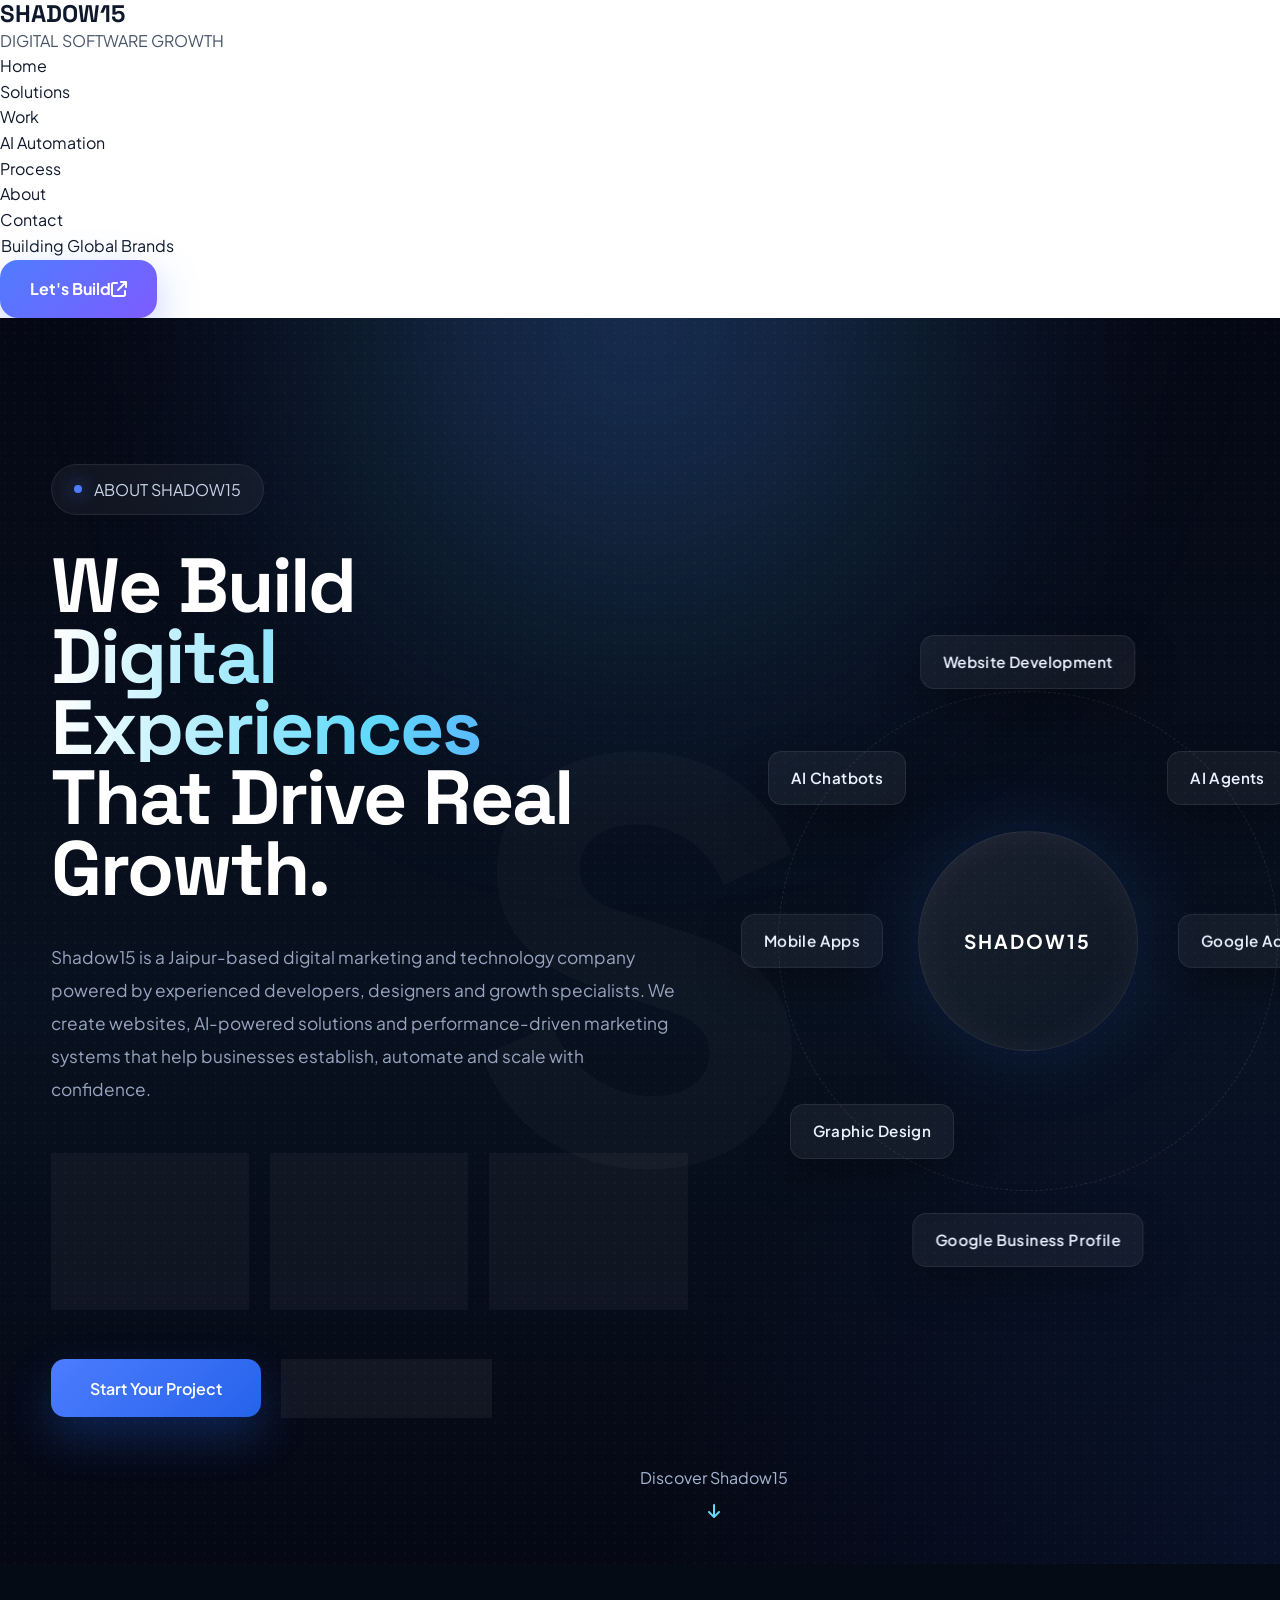
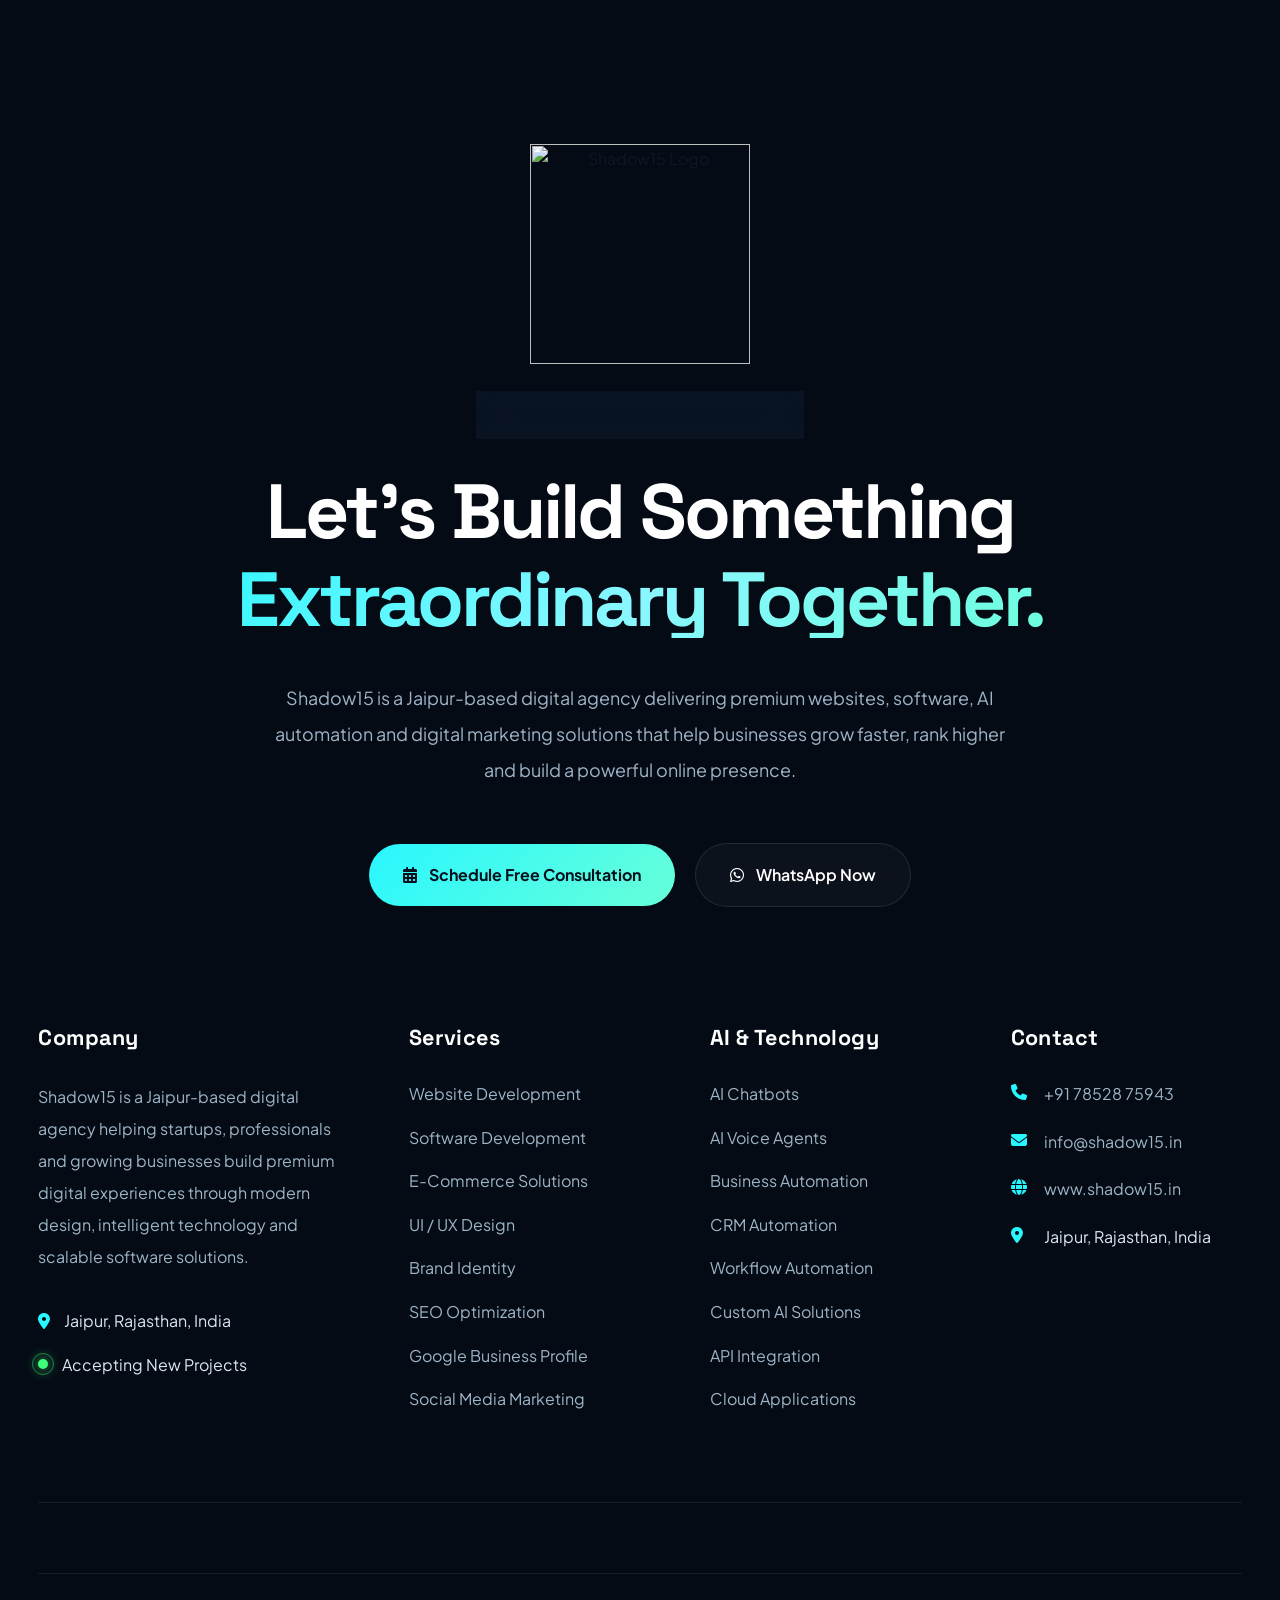
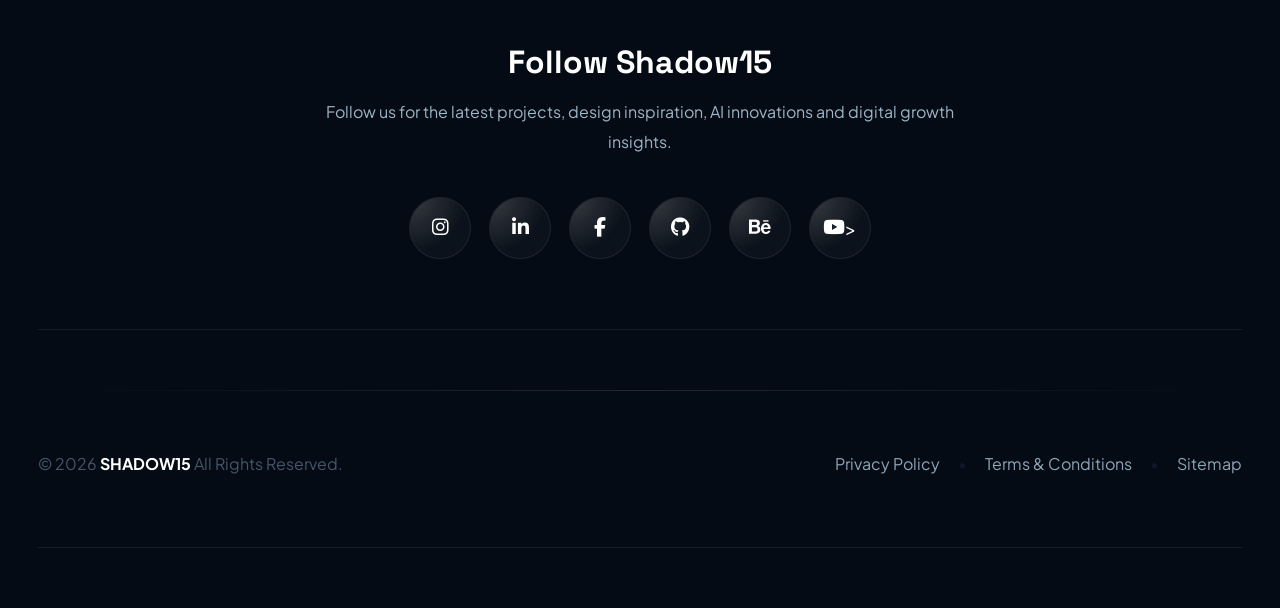
==== about.html @ f7a59ab8 "navbar design updated" ====
<html lang="en">
<head>
    <meta charset="UTF-8">
    <meta name="viewport" content="width=device-width, initial-scale=1.0">
    <title>Document</title>


 <!--==================================================
                    BASIC META TAGS
    ===================================================-->

    <meta charset="UTF-8">
    <meta http-equiv="X-UA-Compatible" content="IE=edge">

    <meta name="viewport"
          content="width=device-width, initial-scale=1.0">

    <meta name="theme-color"
          content="#00E7D4">

    <meta name="robots"
          content="index, follow">

    <meta name="author"
          content="Shadow15">

    <meta name="language"
          content="English">

    <meta name="revisit-after"
          content="7 days">

    <!--==================================================
                        TITLE
    ===================================================-->

    <title>
        Shadow15 | Premium Digital Marketing Agency in Jaipur | Web Development • SEO • AI Solutions
    </title>

    <!--==================================================
                    META DESCRIPTION
    ===================================================-->

    <meta name="description"
          content="Shadow15 is a premium digital marketing agency in Jaipur providing website development, SEO, AI solutions, Google Ads, Meta Ads, Local SEO, branding, app development and business automation for businesses worldwide.">

    <!--==================================================
                    KEYWORDS
    ===================================================-->

    <meta name="keywords"
          content="
Digital Marketing Agency Jaipur,
Best Digital Marketing Agency Jaipur,
Website Development Company Jaipur,
Web Design Agency India,
SEO Company Jaipur,
Local SEO Services,
Google Ads Agency,
Meta Ads Agency,
AI Automation Company,
AI Agents,
Business Website Development,
Graphic Design,
Social Media Marketing,
Software Development,
Shadow15
">

    <!--==================================================
                    CANONICAL
    ===================================================-->

    <link rel="canonical"
          href="https://shadow15.in/">

    <!--==================================================
                    OPEN GRAPH
    ===================================================-->

    <meta property="og:type"
          content="website">

    <meta property="og:title"
          content="Shadow15 | Digital • Software • Growth">

    <meta property="og:description"
          content="Helping businesses grow through premium web development, SEO, AI solutions, branding and digital marketing.">

    <meta property="og:url"
          content="https://shadow15.in/">

    <meta property="og:site_name"
          content="Shadow15">

    <meta property="og:image"
          content="assets/images/logo/og-image.jpg">

    <!--==================================================
                    TWITTER CARD
    ===================================================-->

    <meta name="twitter:card"
          content="summary_large_image">

    <meta name="twitter:title"
          content="Shadow15 | Premium Digital Agency">

    <meta name="twitter:description"
          content="Digital • Software • Growth">

    <meta name="twitter:image"
          content="assets/images/logo/og-image.jpg">

    <!--==================================================
                        FAVICON
    ===================================================-->

    <link rel="icon"
          href="assets/images/logo/favicon.png"
          type="image/png">

    <!--==================================================
                        GOOGLE FONTS
    ===================================================-->

    <link rel="preconnect"
          href="https://fonts.googleapis.com">

    <link rel="preconnect"
          href="https://fonts.gstatic.com"
          crossorigin>

    <link href="https://fonts.googleapis.com/css2?family=Plus+Jakarta+Sans:wght@300;400;500;600;700;800&family=Space+Grotesk:wght@300;400;500;600;700&display=swap"
          rel="stylesheet">

    <!--==================================================
                    FONT AWESOME
    ===================================================-->

    <link rel="stylesheet"
          href="https://cdnjs.cloudflare.com/ajax/libs/font-awesome/6.7.2/css/all.min.css">

    <!--==================================================
                        SWIPER CSS
    ===================================================-->

    <link rel="stylesheet"
          href="https://cdn.jsdelivr.net/npm/swiper@11/swiper-bundle.min.css">

    <!--==================================================
                    MAIN STYLESHEET
    ===================================================-->

    <link rel="stylesheet"href="css/style.css">
          


</head>
<body>
    
 <!--==========================================
                PREMIUM LOADER
===========================================-->
<!-- 
<div class="loader">

    <div class="loader-noise"></div>

    <div class="loader-content"> -->

        <!-- <img src="image/Shadow15 Logo.jpeg"
             alt="Shadow15 Logo"
             class="loader-logo"> -->

        <!-- <h1 class="loader-title">

            SHADOW<span>15</span>

        </h1>

        <p class="loader-tagline">

            Digital • Software • Growth

        </p>

        <div class="loader-progress">

            <span></span>

        </div>

        <div class="loader-bottom">

            <small>Initializing Experience</small>

            <div class="loader-percent">0%</div>

        </div>

    </div>

</div> -->
    <!--==========================================
            CUSTOM CURSOR
    ===========================================-->

    <div class="cursor"></div>

    <!--==========================================
        SCROLL PROGRESS
    ===========================================-->

    <div class="scroll-progress"></div>


     <!--==================================================
                SHADOW15 NAVBAR
===================================================-->

<!--==================================================
                SHADOW15 PREMIUM NAVBAR
===================================================-->

<header class="s15-navbar" id="navbar">

    <div class="s15-navbar-container">

        <!--==================================
                    BRAND
        ===================================-->

        <a href="#hero" class="s15-brand" aria-label="Shadow15 Home">

            <div class="s15-brand-text">

                <h2 class="s15-logo">

                    SHADOW<span>15</span>

                </h2>

                <p class="s15-tagline">

                    <span>DIGITAL</span>

                    <span class="tag-dot"></span>

                    <span>SOFTWARE</span>

                    <span class="tag-dot"></span>

                    <span>GROWTH</span>

                </p>

            </div>

        </a>

        <!--==================================
                    NAVIGATION
        ===================================-->

        <nav class="s15-nav" aria-label="Primary Navigation">

            <ul>

                <li>

                    <a href="#hero"
                       class="s15-nav-link active">

                        Home

                    </a>

                </li>

                <li>

                    <a href="#services"
                       class="s15-nav-link">

                        Solutions

                    </a>

                </li>

                <li>

                    <a href="#work"
                       class="s15-nav-link">

                        Work

                    </a>

                </li>

                <li>

                    <a href="#ai"
                       class="s15-nav-link">

                        AI Automation

                    </a>

                </li>

                <li>

                    <a href="#process"
                       class="s15-nav-link">

                        Process

                    </a>

                </li>

                <li>

                    <a href="#about"
                       class="s15-nav-link">

                        About

                    </a>

                </li>

                <li>

                    <a href="#contact"
                       class="s15-nav-link">

                        Contact

                    </a>

                </li>

            </ul>

        </nav>

        <!--==================================
                    RIGHT SIDE
        ===================================-->

        <div class="s15-navbar-right">

            <!-- Status -->

            <div class="s15-status s15-glass">

                <span class="status-dot"></span>

                <span class="status-text">

                    Building Global Brands

                </span>

            </div>

            <!-- CTA -->

            <a href="#contact"

               class="s15-btn s15-btn-primary s15-cta">

                <span>

                    Let's Build

                </span>

                <i class="fa-solid fa-arrow-up-right-from-square"></i>

            </a>

        </div>

        <!--==================================
                MOBILE MENU BUTTON
        ===================================-->

        <button

            class="s15-menu-toggle"

            type="button"

            aria-label="Toggle Navigation"

            aria-expanded="false"

            aria-controls="mobile-menu">

            <span></span>

            <span></span>

        </button>

    </div>

</header>



<!--==========================================
            ABOUT HERO
===========================================-->

<section class="s15-about-hero-section">

    <!--======================================
                BACKGROUND
    =======================================-->

    <div class="s15-about-hero-background">

        <div class="s15-about-hero-grid"></div>

        <div class="s15-about-hero-aurora"></div>

        <div class="s15-about-hero-noise"></div>

        <div class="s15-about-hero-particles"></div>

        <div class="s15-about-hero-monogram">

            <span>S</span>

        </div>

    </div>

    <!--======================================
                CONTAINER
    =======================================-->

    <div class="s15-container">

        <div class="s15-about-hero-wrapper">

            <!--==================================
                    LEFT CONTENT
            ===================================-->

            <div class="s15-about-hero-content">

                <!-- Badge -->

                <div class="s15-about-hero-badge">

                    <span class="s15-about-hero-badge-dot"></span>

                    ABOUT SHADOW15

                </div>

                <!-- Heading -->

                <h1 class="s15-about-hero-title">

                    We Build

                    <span>Digital Experiences</span>

                    That Drive Real Growth.

                </h1>

                <!-- Description -->

                <p class="s15-about-hero-description">

                    Shadow15 is a Jaipur-based digital marketing and technology company powered by experienced developers, designers and growth specialists. We create websites, AI-powered solutions and performance-driven marketing systems that help businesses establish, automate and scale with confidence.

                </p>

                <!-- Highlights -->

                <div class="s15-about-hero-highlights">

                    <div class="s15-about-hero-highlight-card">

                        <strong>

                            4+

                        </strong>

                        <span>

                            Years of Industry Experience

                        </span>

                    </div>

                    <div class="s15-about-hero-highlight-card">

                        <strong>

                            Jaipur

                        </strong>

                        <span>

                            Rajasthan, India

                        </span>

                    </div>

                    <div class="s15-about-hero-highlight-card">

                        <strong>

                            360°

                        </strong>

                        <span>

                            Digital Growth Solutions

                        </span>

                    </div>

                </div>

                <!-- CTA -->

                <div class="s15-about-hero-actions">

                    <a href="#contact"

                        class="s15-about-hero-btn-primary">

                        Start Your Project

                    </a>

                    <a href="work.html"

                        class="s15-about-hero-btn-secondary">

                        View Our Work

                    </a>

                </div>

            </div>

            <!--==================================
                    RIGHT VISUAL
            ===================================-->

            <div class="s15-about-hero-visual">

                <div class="s15-about-hero-core">

                    <span>

                        SHADOW15

                    </span>

                </div>

                <div class="s15-about-hero-service-card hero-card-web">

                    Website Development

                </div>

                <div class="s15-about-hero-service-card hero-card-ai">

                    AI Agents

                </div>

                <div class="s15-about-hero-service-card hero-card-ads">

                    Google Ads

                </div>

                <div class="s15-about-hero-service-card hero-card-seo">

                    SEO

                </div>

                <div class="s15-about-hero-service-card hero-card-gbp">

                    Google Business Profile

                </div>

                <div class="s15-about-hero-service-card hero-card-design">

                    Graphic Design

                </div>

                <div class="s15-about-hero-service-card hero-card-app">

                    Mobile Apps

                </div>

                <div class="s15-about-hero-service-card hero-card-chatbot">

                    AI Chatbots

                </div>

                <div class="s15-about-hero-orbit"></div>

                <div class="s15-about-hero-network"></div>

            </div>

        </div>

    </div>

    <!--======================================
                SCROLL
    =======================================-->

    <a href="#about-company"

        class="s15-about-hero-scroll">

        <span>

            Discover Shadow15

        </span>

        <i class="fa-solid fa-arrow-down"></i>

    </a>

</section>



       <!--==========================================================
                    FOOTER START
===========================================================-->

<footer class="footer" id="footer">

    <!--==============================
            FOOTER BACKGROUND
    ==============================-->

    <div class="footer-bg">

        <div class="footer-bg-grid"></div>

        <div class="footer-bg-gradient"></div>

        <div class="footer-bg-glow footer-bg-glow-left"></div>

        <div class="footer-bg-glow footer-bg-glow-right"></div>

        <div class="footer-bg-noise"></div>

    </div>

    <!--==============================
            FOOTER CONTAINER
    ==============================-->

    <div class="footer-container">

        <!--==============================
                FOOTER TOP
        ==============================-->

        <div class="footer-top">

            <!--==============================
                    LOGO
            ==============================-->

            <div class="footer-logo">

                <img

                    src="assets/images/logo/logo-white.webp"

                    alt="Shadow15 Logo"

                >

            </div>

            <!--==============================
                    TAGLINE
            ==============================-->

            <span class="footer-tagline">

                DIGITAL • SOFTWARE • GROWTH

            </span>

            <!--==============================
                    HEADING
            ==============================-->

            <h2 class="footer-title">

                Let's Build Something

                <span>

                    Extraordinary Together.

                </span>

            </h2>

            <!--==============================
                    DESCRIPTION
            ==============================-->

            <p class="footer-description">

                Shadow15 is a Jaipur-based digital agency delivering
                premium websites, software, AI automation and digital
                marketing solutions that help businesses grow faster,
                rank higher and build a powerful online presence.

            </p>

            <!--==============================
                    BUTTONS
            ==============================-->

            <div class="footer-buttons">

                <a

                    href="#contact"

                    class="footer-primary-btn"

                >

                    <i class="fa-solid fa-calendar-days"></i>

                    Schedule Free Consultation

                </a>

                <a

                    href="https://wa.me/917852875943"

                    target="_blank"

                    class="footer-secondary-btn"

                >

                    <i class="fa-brands fa-whatsapp"></i>

                    WhatsApp Now

                </a>

            </div>

        </div>

        <!--==============================
                FOOTER MAIN
        ==============================-->

        <div class="footer-main">        <!--==============================
                COMPANY
        ==============================-->

        <div class="footer-column">

            <h3 class="footer-column-title">

                Company

            </h3>

            <p class="footer-company-description">

                Shadow15 is a Jaipur-based digital agency helping startups,
                professionals and growing businesses build premium digital
                experiences through modern design, intelligent technology
                and scalable software solutions.

            </p>

            <div class="footer-company-meta">

                <div class="footer-company-item">

                    <i class="fa-solid fa-location-dot"></i>

                    <span>

                        Jaipur, Rajasthan, India

                    </span>

                </div>

                <div class="footer-company-item">

                    <span class="footer-status-dot"></span>

                    <span>

                        Accepting New Projects

                    </span>

                </div>

            </div>

        </div>

        <!--==============================
                SERVICES
        ==============================-->

        <div class="footer-column">

            <h3 class="footer-column-title">

                Services

            </h3>

            <ul class="footer-links-list">

                <li><a href="#">Website Development</a></li>

                <li><a href="#">Software Development</a></li>

                <li><a href="#">E-Commerce Solutions</a></li>

                <li><a href="#">UI / UX Design</a></li>

                <li><a href="#">Brand Identity</a></li>

                <li><a href="#">SEO Optimization</a></li>

                <li><a href="#">Google Business Profile</a></li>

                <li><a href="#">Social Media Marketing</a></li>

            </ul>

        </div>

        <!--==============================
                AI & TECHNOLOGY
        ==============================-->

        <div class="footer-column">

            <h3 class="footer-column-title">

                AI & Technology

            </h3>

            <ul class="footer-links-list">

                <li><a href="#">AI Chatbots</a></li>

                <li><a href="#">AI Voice Agents</a></li>

                <li><a href="#">Business Automation</a></li>

                <li><a href="#">CRM Automation</a></li>

                <li><a href="#">Workflow Automation</a></li>

                <li><a href="#">Custom AI Solutions</a></li>

                <li><a href="#">API Integration</a></li>

                <li><a href="#">Cloud Applications</a></li>

            </ul>

        </div>

        <!--==============================
                CONTACT
        ==============================-->

        <div class="footer-column">

            <h3 class="footer-column-title">

                Contact

            </h3>

            <ul class="footer-contact-list">

                <li>

                    <i class="fa-solid fa-phone"></i>

                    <a href="tel:+917852875943">

                        +91 78528 75943

                    </a>

                </li>

                <li>

                    <i class="fa-solid fa-envelope"></i>

                    <a href="mailto:info@shadow15.in">

                        info@shadow15.in

                    </a>

                </li>

                <li>

                    <i class="fa-solid fa-globe"></i>

                    <a

                        href="https://shadow15.in"

                        target="_blank"

                    >

                        www.shadow15.in

                    </a>

                </li>

                <li>

                    <i class="fa-solid fa-location-dot"></i>

                    <span>

                        Jaipur, Rajasthan, India

                    </span>

                </li>

            </ul>

        </div>

    </div>

    <!--==============================
            FOOTER SOCIAL
    ==============================-->

    <div class="footer-social">        <!--==============================
                SOCIAL
        ==============================-->

        <div class="footer-social">

            <h3 class="footer-social-title">

                Follow Shadow15

            </h3>

            <p class="footer-social-description">

                Follow us for the latest projects, design inspiration,
                AI innovations and digital growth insights.

            </p>

            <div class="footer-social-icons">

                <a

                    href="#"

                    class="footer-social-link"

                    aria-label="Instagram"

                >

                    <i class="fa-brands fa-instagram"></i>

                </a>

                <a

                    href="#"

                    class="footer-social-link"

                    aria-label="LinkedIn"

                >

                    <i class="fa-brands fa-linkedin-in"></i>

                </a>

                <a

                    href="#"

                    class="footer-social-link"

                    aria-label="Facebook"

                >

                    <i class="fa-brands fa-facebook-f"></i>

                </a>

                <a

                    href="#"

                    class="footer-social-link"

                    aria-label="GitHub"

                >

                    <i class="fa-brands fa-github"></i>

                </a>

                <a

                    href="#"

                    class="footer-social-link"

                    aria-label="Behance"

                >

                    <i class="fa-brands fa-behance"></i>

                </a>

                <a

                    href="#"

                    class="footer-social-link"

                    aria-label="YouTube"

                >

                    <i class="fa-brands fa-youtube"></i>

                >

                </a>

            </div>

        </div>

        <!--==============================
                DIVIDER
        ==============================-->

        <div class="footer-divider"></div>

        <!--==============================
                FOOTER BOTTOM
        ==============================-->

        <div class="footer-bottom">

            <div class="footer-copyright">

                <p>

                    © 2026

                    <strong>

                        SHADOW15

                    </strong>

                    All Rights Reserved.

                </p>

            </div>

            <div class="footer-policy">

                <a href="#">

                    Privacy Policy

                </a>

                <span>

                    •

                </span>

                <a href="#">

                    Terms & Conditions

                </a>

                <span>

                    •

                </span>

                <a href="#">

                    Sitemap

                </a>

            </div>

        </div>

    </div>

</footer>

<!--==========================================================
                    FOOTER END
===========================================================-->
<script src="https://cdnjs.cloudflare.com/ajax/libs/gsap/3.13.0/gsap.min.js"></script>

<script src="https://cdnjs.cloudflare.com/ajax/libs/gsap/3.13.0/ScrollTrigger.min.js"></script>

<script src="js/solutions.js"></script>

<script src="js/solutions-process/solutions-process.js"></script>

<script src="js/solution-why.js"></script>

<script src="js/solutions-projects.js"></script>

<script src="js/solutions-cta.js"></script>

<script src="css/Work page/hero section/hero.js"></script>

<script src="css/Work page/projects/projects.js"></script>

<script src="css/Work page/case study/case-study.js"></script>


<script src="css/Work page/technology/technology.js"></script>


<script src="css/ai-automation/hero/hero.js"></script>

<script src="css/ai-automation/capabilities/capabilities.js"></script>


<script src="css/ai-automation/automation-journey/journey.js"></script>


</body>
</html>
---- css/style.css ----
/*==========================================================
    SHADOW15 OFFICIAL WEBSITE
    MASTER STYLESHEET
    Version : 1.0
    Author : Shadow15
==========================================================*/


/*==========================================================
    01. SETTINGS
==========================================================*/

@import url("./01-settings/variables.css");
@import url("./01-settings/colors.css");
@import url("./01-settings/typography.css");


/*==========================================================
    02. BASE
==========================================================*/

@import url("./02-base/reset.css");
@import url("./02-base/base.css");
@import url("./02-base/utilities.css");


/*==========================================================
    03. LAYOUT
==========================================================*/

@import url("./03-layout/container.css");
@import url("./03-layout/grid.css");
@import url("./03-layout/sections.css");


/*==========================================================
    04. COMPONENTS
==========================================================*/

@import url("./04-components/loader.css");
@import url("./04-components/navbar.css");
@import url("./04-components/buttons.css");
@import url("./04-components/cards.css");
@import url("./04-components/footer.css");


/*==========================================================
    05. SECTIONS
==========================================================*/

@import url("./05-sections/hero.css");
@import url("./05-sections/about.css");
@import url("./05-sections/stats.css");
@import url("./05-sections/services.css");
@import url("./05-sections/ai.css");
/* @import url("./05-sections/industries.css"); */
@import url("./05-sections/process.css");
@import url("./05-sections/portfolio.css");
@import url("./05-sections/testimonials.css");
@import url("./05-sections/pricing.css");
@import url("./05-sections/faq.css");
@import url("./05-sections/contact.css");
@import url("./05-sections/trusted.css");


/*==========================================================
    06. EFFECTS
==========================================================*/

@import url("./06-effects/cursor.css");
@import url("./06-effects/animations.css");
@import url("./06-effects/gradients.css");


/*==========================================================
    07. RESPONSIVE
==========================================================*/

@import url("./responsive.css");





/* Industries */

@import url("./05-sections/industries/01-background.css");
@import url("./05-sections/industries/02-heading.css");
@import url("./05-sections/industries/03-grid.css");
@import url("./05-sections/industries/04-card.css");
@import url("./05-sections/industries/05-engine.css");
@import url("./05-sections/industries/06-cta.css");
@import url("./05-sections/industries/07-animation.css");
@import url("./05-sections/industries/08-responsive.css");




/*==========================================================
                    PROCESS
==========================================================*/

@import url("./05-sections/process/01-background.css");

@import url("./05-sections/process/02-heading.css");

@import url("./05-sections/process/03-timeline.css");

@import url("./05-sections/process/04-panel.css");

@import url("./05-sections/process/05-cta.css");

@import url("./05-sections/process/06-animation.css");

@import url("./05-sections/process/07-responsive.css");



/*==========================================================
                    PORTFOLIO
==========================================================*/

@import url("./05-sections/portfolio/01-background.css");

@import url("./05-sections/portfolio/02-heading.css");

@import url("./05-sections/portfolio/03-showcase.css");

@import url("./05-sections/portfolio/04-sidebar.css");

@import url("./05-sections/portfolio/05-stats.css");

@import url("./05-sections/portfolio/06-animation.css");

@import url("./05-sections/portfolio/07-responsive.css");


/*==========================================================
                        METRICS
==========================================================*/

@import url("./05-sections/metrics/01-background.css");

@import url("./05-sections/metrics/02-heading.css");

@import url("./05-sections/metrics/03-dashboard.css");

@import url("./05-sections/metrics/04-cards.css");

@import url("./05-sections/metrics/05-animation.css");

@import url("./05-sections/metrics/06-responsive.css");




/*==========================================================
                    TESTIMONIALS
==========================================================*/

@import url("./05-sections/testimonials/01-background.css");

@import url("./05-sections/testimonials/02-heading.css");

@import url("./05-sections/testimonials/03-slider.css");

@import url("./05-sections/testimonials/04-cards.css");

@import url("./05-sections/testimonials/05-animation.css");

@import url("./05-sections/testimonials/06-responsive.css");


/*==========================================================
                    FAQ
==========================================================*/

@import url("./05-sections/FAQ/01-background.css");

@import url("./05-sections/FAQ/02-heading.css");

@import url("./05-sections/FAQ/03-layout.css");

@import url("./05-sections/FAQ/04-accordion.css");

@import url("./05-sections/FAQ/05-animation.css");

@import url("./05-sections/FAQ/06-responsive.css");




/*==========================================================
                    FOOTER IMPORTS
==========================================================*/

@import url("./05-sections/footer/01-background.css");

@import url("./05-sections/footer/02-heading.css");

@import url("./05-sections/footer/03-layout.css");

@import url("./05-sections/footer/04-components.css");

@import url("./05-sections/footer/05-animation.css");

@import url("./05-sections/footer/06-responsive.css");




@import url("./05-sections/solutions/01-background.css");

@import url("./05-sections/solutions/02-heading.css");

@import url("./05-sections/solutions/03-layout.css");

@import url("./05-sections/solutions/04-components.css");

@import url("./05-sections/solutions/05-animation.css");

@import url("./05-sections/solutions/06-responsive.css");



@import url("./05-sections/services/01-background.css");

@import url("./05-sections/services/02-heading.css");

@import url("./05-sections/services/03-layout.css");

@import url("./05-sections/services/04-components.css");

@import url("./05-sections/services/05-animation.css");

@import url("./05-sections/services/06-responsive.css");



@import url("./05-sections/progress/01-background.css");

@import url("./05-sections/progress/02-heading.css");

@import url("./05-sections/progress/03-layout.css");

@import url("./05-sections/progress/04-components.css");

@import url("./05-sections/progress/05-animation.css");

@import url("./05-sections/progress/06-responsive.css");



@import url("./05-sections/projects/01-background.css");

@import url("./05-sections/projects/02-heading.css");

@import url("./05-sections/projects/03-layout.css");

@import url("./05-sections/projects/04-components.css");

@import url("./05-sections/projects/05-animation.css");

@import url("./05-sections/projects/06-responsive.css");



@import url("./05-sections/chooseUS/01-background.css");

@import url("./05-sections/chooseUS/02-heading.css");

@import url("./05-sections/chooseUS/03-layout.css");

@import url("./05-sections/chooseUS/04-components.css");

@import url("./05-sections/chooseUS/05-animation.css");

@import url("./05-sections/chooseUS/06-responsive.css");


@import url("./05-sections/cta/01-background.css");

@import url("./05-sections/cta/02-heading.css");

@import url("./05-sections/cta/03-layout.css");

@import url("./05-sections/cta/04-components.css");

@import url("./05-sections/cta/05-animation.css");

@import url("./05-sections/cta/06-responsive.css");





/*==========================================================
                WORK HERO CSS IMPORTS
==========================================================*/

@import url("./Work page/hero section/01-background.css");

@import url("./Work page/hero section/02-heading.css");

@import url("./Work page/hero section/03-layout.css");

@import url("./Work page/hero section/04-components.css");

@import url("./Work page/hero section/05-animation.css");

@import url("./Work page/hero section/06-responsive.css");






/*==========================================================
                WORK PROJECT CSS IMPORTS
==========================================================*/

@import url("./Work page/projects/01-background.css");

@import url("./Work page/projects/02-heading.css");

@import url("./Work page/projects/03-layout.css");

@import url("./Work page/projects/04-components.css");

@import url("./Work page/projects/05-animation.css");

@import url("./Work page/projects/06-responsive.css");






/*==========================================================
                WORK CASE STUDY CSS IMPORTS
==========================================================*/

@import url("./Work page/case study/01-background.css");

@import url("./Work page/case study/02-heading.css");

@import url("./Work page/case study/03-layout.css");

@import url("./Work page/case study/04-components.css");

@import url("./Work page/case study/05-animation.css");

@import url("./Work page/case study/06-responsive.css");






/*==========================================================
                WORK INDUSTRIES STUDY CSS IMPORTS
==========================================================*/

@import url("./Work page/technology/01-background.css");

@import url("./Work page/technology/02-heading.css");

@import url("./Work page/technology/03-layout.css");

@import url("./Work page/technology/04-components.css");

@import url("./Work page/technology/05-animation.css");

@import url("./Work page/technology/06-responsive.css");










/*==========================================================
                AI-AUTOMATIONS HERO CSS IMPORTS
==========================================================*/

@import url("./ai-automation/hero/01-background.css");

@import url("./ai-automation/hero/02-heading.css");

@import url("./ai-automation/hero/03-layout.css");

@import url("./ai-automation/hero/04-components.css");

@import url("./ai-automation/hero/05-animation.css");

@import url("./ai-automation/hero/06-responsive.css");







/*==========================================================
                AI-AUTOMATIONS CAPABILITIES CSS IMPORTS
==========================================================*/

@import url("./ai-automation/capabilities/01-core.css");

@import url("./ai-automation/capabilities/02-structure.css");

@import url("./ai-automation/capabilities/03-intro.css");

@import url("./ai-automation/capabilities/04-modules.css");

@import url("./ai-automation/capabilities/05-console.css");

@import url("./ai-automation/capabilities/06-motion.css");

@import url("./ai-automation/capabilities/07-breakpoints.css");







/*==========================================================
                AI-AUTOMATIONS  AUTOMATION-JOURNEY CSS IMPORTS
==========================================================*/

@import url("./ai-automation/automation-journey/01-core.css");

@import url("./ai-automation/automation-journey/02-layout.css");

@import url("./ai-automation/automation-journey/03-nodes.css");

@import url("./ai-automation/automation-journey/04-ai-brain.css");

@import url("./ai-automation/automation-journey/05-live-impact.css");

@import url("./ai-automation/automation-journey/06-animation.css");

@import url("./ai-automation/automation-journey/07-responsive.css");









/*==========================================================
                ABOUT US   AUTOMATION-JOURNEY CSS IMPORTS
==========================================================*/

@import url("./About-us-page/01-layout.css");

@import url("./About-us-page/02-content.css");

@import url("./About-us-page/03-visual.css");

@import url("./About-us-page/04-background.css");

@import url("./About-us-page/05-animation.css");

@import url("./About-us-page/06-responsive.css");
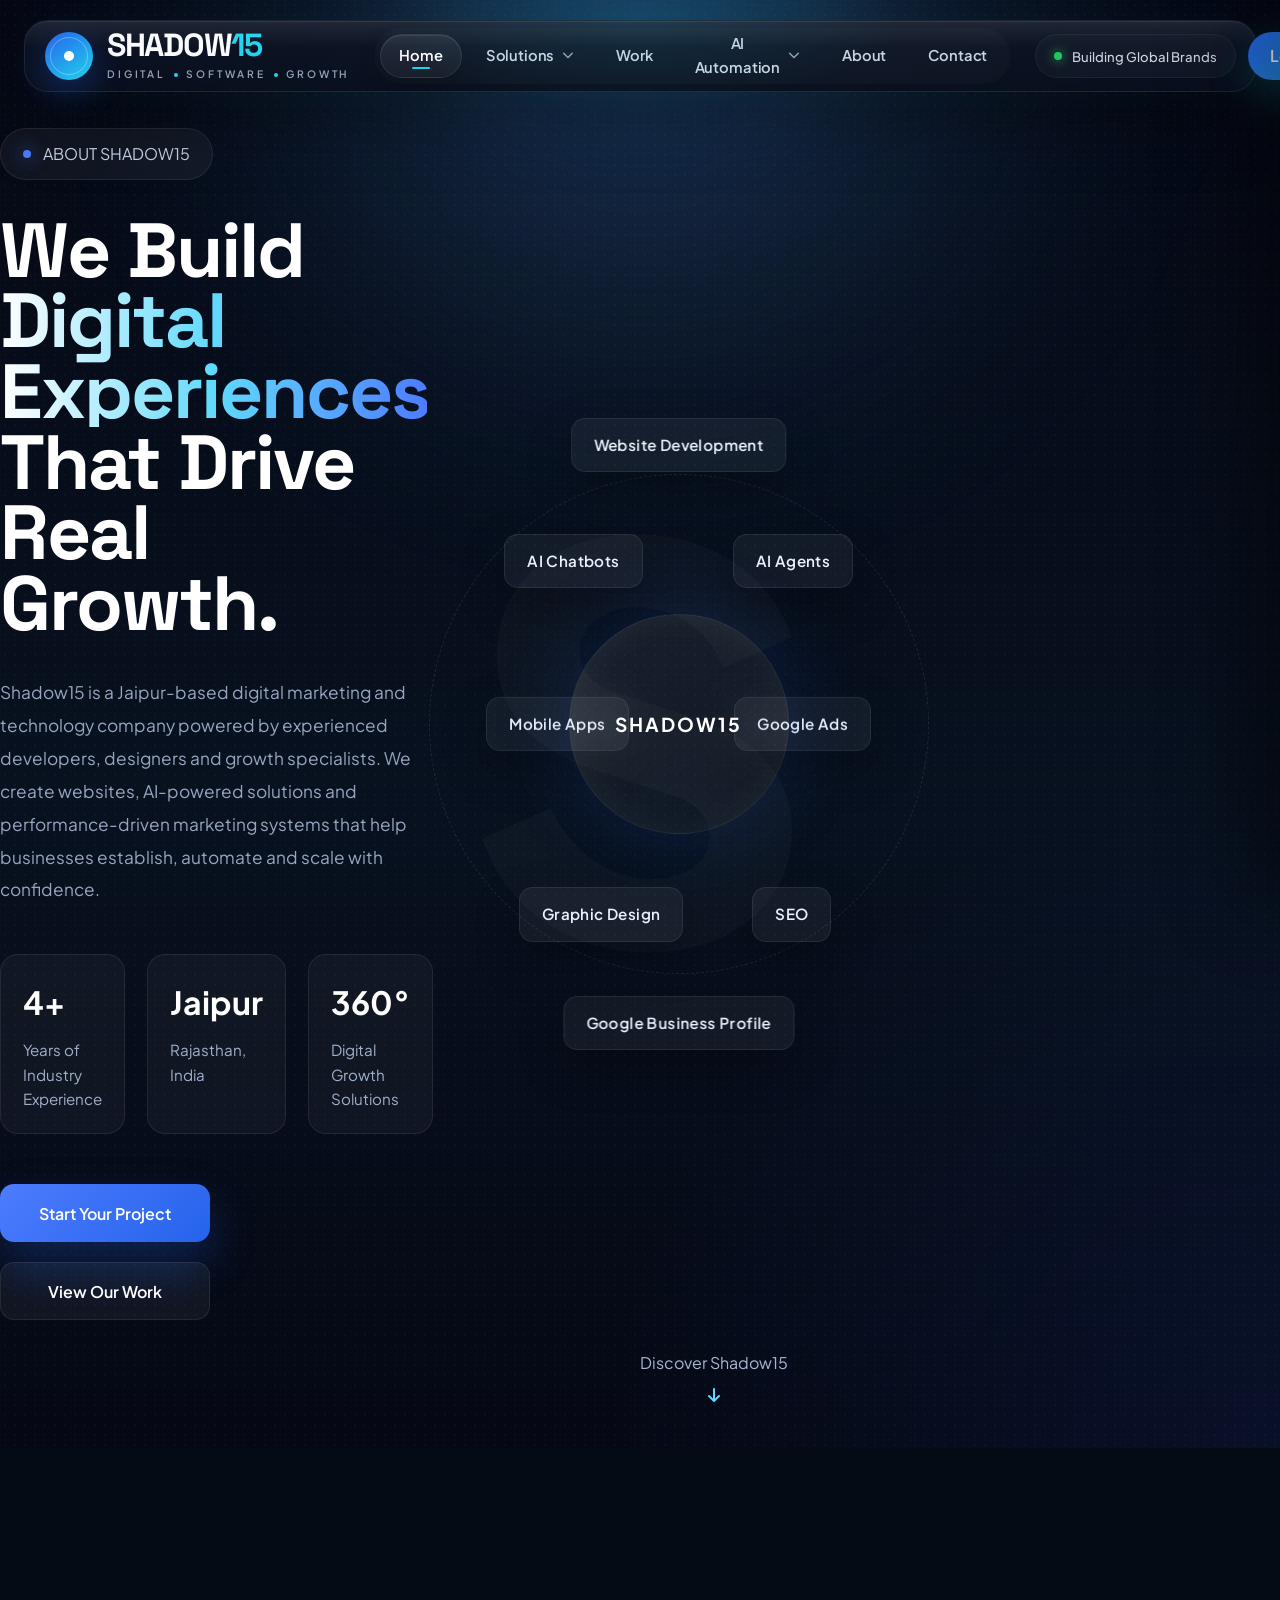
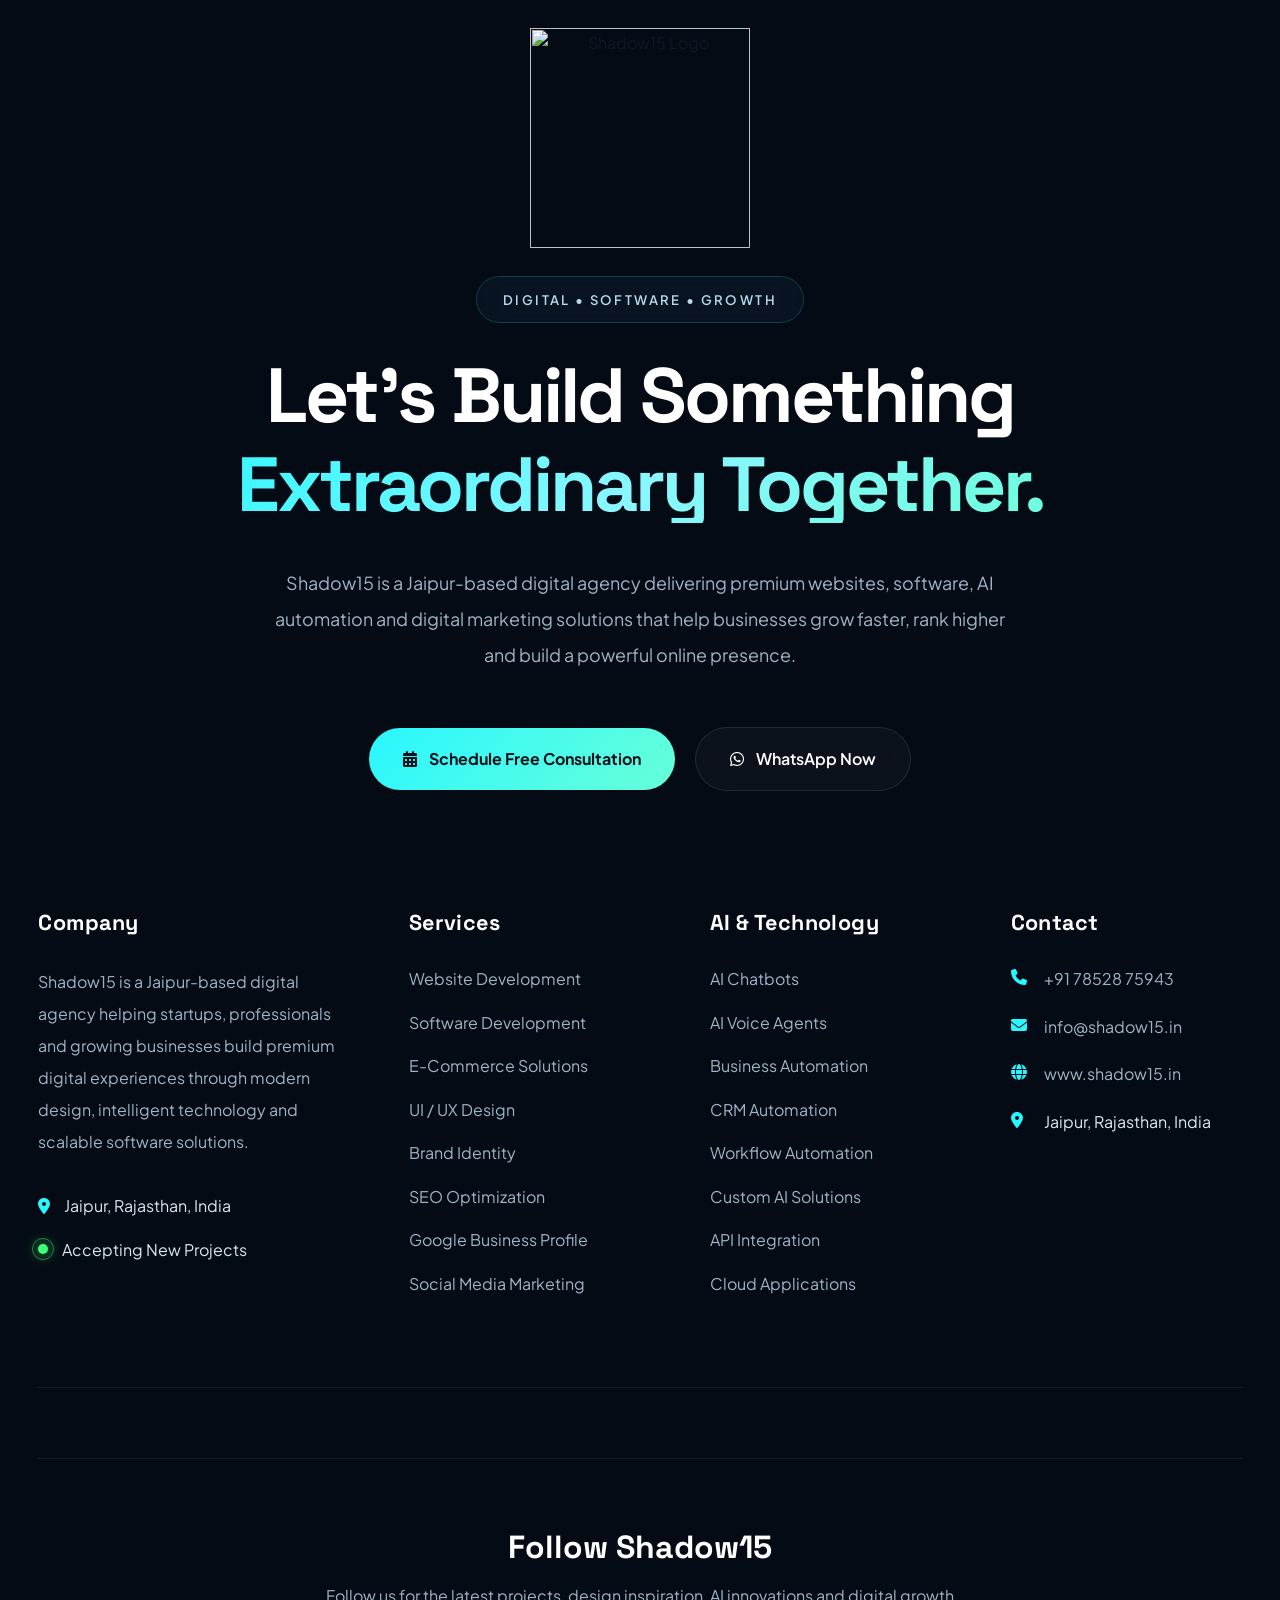
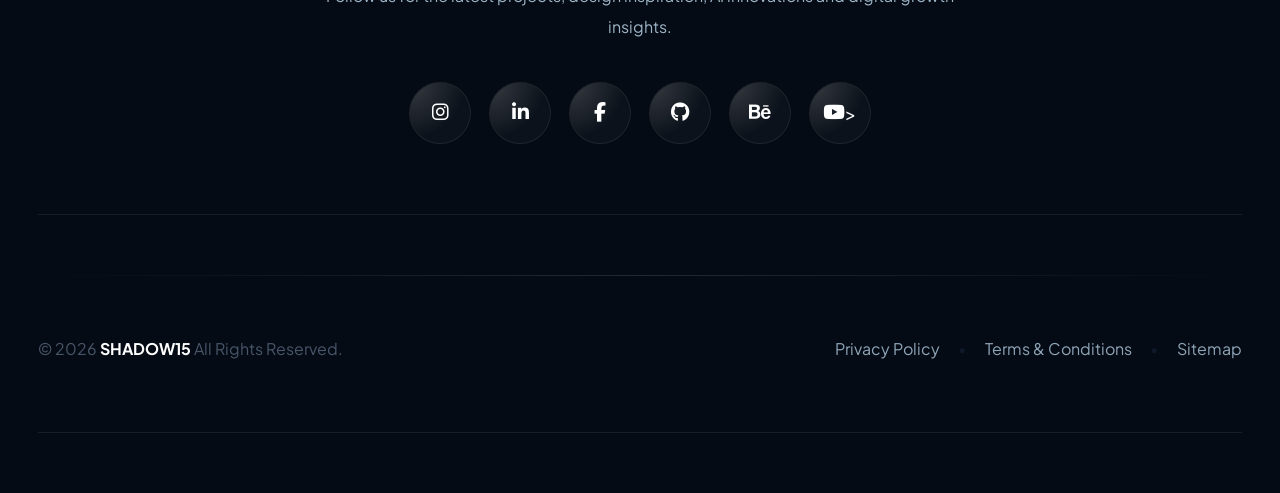
==== commit 052a5ca0: "navbar adjustment" ====
--- a/about.html
+++ b/about.html
@@ -219,38 +219,45 @@
      <!--==================================================
                 SHADOW15 NAVBAR
 ===================================================-->
-
 <!--==================================================
-                SHADOW15 PREMIUM NAVBAR
+                SHADOW15 NAVIGATION
 ===================================================-->
 
-<header class="s15-navbar" id="navbar">
-
-    <div class="s15-navbar-container">
+<header class="s15x-dock" id="s15xDock">
+
+    <div class="s15x-dock-shell">
 
         <!--==================================
                     BRAND
         ===================================-->
 
-        <a href="#hero" class="s15-brand" aria-label="Shadow15 Home">
-
-            <div class="s15-brand-text">
-
-                <h2 class="s15-logo">
+        <a href="index.html"
+           class="s15x-brandmark"
+           aria-label="Shadow15 Home">
+
+            <div class="s15x-brandmark-orb">
+
+                <span></span>
+
+            </div>
+
+            <div class="s15x-brandmark-copy">
+
+                <h2 class="s15x-brand-title">
 
                     SHADOW<span>15</span>
 
                 </h2>
 
-                <p class="s15-tagline">
+                <p class="s15x-brand-caption">
 
                     <span>DIGITAL</span>
 
-                    <span class="tag-dot"></span>
+                    <span class="s15x-dot"></span>
 
                     <span>SOFTWARE</span>
 
-                    <span class="tag-dot"></span>
+                    <span class="s15x-dot"></span>
 
                     <span>GROWTH</span>
 
@@ -261,17 +268,22 @@
         </a>
 
         <!--==================================
-                    NAVIGATION
+                DESKTOP NAVIGATION
         ===================================-->
 
-        <nav class="s15-nav" aria-label="Primary Navigation">
-
-            <ul>
-
-                <li>
-
-                    <a href="#hero"
-                       class="s15-nav-link active">
+        <nav class="s15x-navigation"
+             aria-label="Primary Navigation">
+
+            <ul class="s15x-nav-cluster">
+
+                <!--==============================
+                        HOME
+                ==============================-->
+
+                <li class="s15x-nav-node">
+
+                    <a href="index.html"
+                       class="s15x-nav-link is-active">
 
                         Home
 
@@ -279,142 +291,1056 @@
 
                 </li>
 
-                <li>
-
-                    <a href="#services"
-                       class="s15-nav-link">
+                <!--==============================
+                    SOLUTIONS
+                ==============================-->
+
+                <li class="s15x-nav-node s15x-has-panel">
+
+                    <button class="s15x-nav-trigger"
+                            type="button"
+                            aria-expanded="false"
+                            aria-haspopup="true">
+
+                        <span>
+
+                            Solutions
+
+                        </span>
+                        
+                        <i class="fa-solid fa-chevron-down"></i>
+
+                    </button>
+
+                    <!--==================================
+                            SOLUTIONS PANEL
+                    ===================================-->
+
+                    <div class="s15x-panel">
+
+                        <!-- Panel Header -->
+
+                        <div class="s15x-panel-header">
+
+                            <div>
+
+                                <span class="s15x-panel-label">
+
+                                    OUR SERVICES
+
+                                </span>
+
+                                <h3>
+
+                                    Digital Solutions
+
+                                </h3>
+
+                                <p>
+
+                                    Everything your business needs to build,
+                                    grow and scale online.
+
+                                </p>
+
+                            </div>
+
+                        </div>
+
+                        <!-- Panel Grid -->
+
+                        <div class="s15x-panel-grid">
+
+                            <!--==================================
+                                    DEVELOPMENT
+                            ===================================-->
+
+                            <div class="s15x-panel-group">
+
+                                <h4>
+
+                                    Development
+
+                                </h4>
+
+                                <a href="solutions.html#development"
+                                   class="s15x-service-card">
+
+                                    <div class="s15x-service-icon">
+
+                                        <i class="fa-solid fa-globe"></i>
+
+                                    </div>
+
+                                    <div class="s15x-service-copy">
+
+                                        <h5>
+
+                                            Website Development
+
+                                        </h5>
+
+                                        <p>
+
+                                            Premium business websites
+
+                                        </p>
+
+                                    </div>
+
+                                </a>
+
+                                <a href="solutions.html#app-development"
+                                   class="s15x-service-card">
+
+                                    <div class="s15x-service-icon">
+
+                                        <i class="fa-solid fa-laptop-code"></i>
+
+                                    </div>
+
+                                    <div class="s15x-service-copy">
+
+                                        <h5>
+
+                                            Web & App Development
+
+                                        </h5>
+
+                                        <p>
+
+                                            Custom software solutions
+
+                                        </p>
+
+                                    </div>
+
+                                </a>
+
+                                <a href="solutions.html#development"
+                                   class="s15x-service-card">
+
+                                    <div class="s15x-service-icon">
+
+                                        <i class="fa-solid fa-cart-shopping"></i>
+
+                                    </div>
+
+                                    <div class="s15x-service-copy">
+
+                                        <h5>
+
+                                            E-Commerce Solutions
+
+                                        </h5>
+
+                                        <p>
+
+                                            Sell products online
+
+                                        </p>
+
+                                    </div>
+
+                                </a>
+
+                            </div>
+
+                            <!--==================================
+                                    MARKETING
+                            ===================================-->
+
+                            <div class="s15x-panel-group">
+
+                                <h4>
+
+                                    Marketing
+
+                                </h4>
+
+                                <a href="solutions.html#seo"
+                                   class="s15x-service-card">
+
+                                    <div class="s15x-service-icon">
+
+                                        <i class="fa-solid fa-chart-line"></i>
+
+                                    </div>
+
+                                    <div class="s15x-service-copy">
+
+                                        <h5>
+
+                                            SEO & Local SEO
+
+                                        </h5>
+
+                                        <p>
+
+                                            Grow organic visibility
+
+                                        </p>
+
+                                    </div>
+
+                                </a>
+
+                                <a href="solutions.html#ads-promotion"
+                                   class="s15x-service-card">
+
+                                    <div class="s15x-service-icon">
+
+                                        <i class="fa-solid fa-bullhorn"></i>
+
+                                    </div>
+
+                                    <div class="s15x-service-copy">
+
+                                        <h5>
+
+                                            Ads Promotion
+
+                                        </h5>
+
+                                        <p>
+
+                                            Google & Meta campaigns
+
+                                        </p>
+
+                                    </div>
+
+                                </a>
+
+                                <a href="solutions.html#social-media"
+                                   class="s15x-service-card">
+
+                                    <div class="s15x-service-icon">
+
+                                        <i class="fa-solid fa-hashtag"></i>
+
+                                    </div>
+
+                                    <div class="s15x-service-copy">
+
+                                        <h5>
+
+                                            Social Media
+
+                                        </h5>
+
+                                        <p>
+
+                                            Build your online presence
+
+                                        </p>
+
+                                    </div>
+
+                                </a>
+
+                            </div>
+
+                            <!--==================================
+                                    CREATIVE
+                            ===================================-->
+
+                            <div class="s15x-panel-group">
+
+                                <h4>
+
+                                    Creative
+
+                                </h4>
+
+                                <a href="solutions.html#ui-ux-design"
+                                   class="s15x-service-card">
+
+                                    <div class="s15x-service-icon">
+
+                                        <i class="fa-solid fa-pen-ruler"></i>
+
+                                    </div>
+
+                                    <div class="s15x-service-copy">
+
+                                        <h5>
+
+                                            UI / UX Design
+
+                                        </h5>
+
+                                        <p>
+
+                                            Better user experiences
+
+                                        </p>
+
+                                    </div>
+
+                                </a>
+
+                                <a href="solutions.html#graphic-design"
+                                   class="s15x-service-card">
+
+                                    <div class="s15x-service-icon">
+
+                                        <i class="fa-solid fa-palette"></i>
+
+                                    </div>
+
+                                    <div class="s15x-service-copy">
+
+                                        <h5>
+
+                                            Graphic Design
+
+                                        </h5>
+
+                                        <p>
+
+                                            Branding & creatives
+
+                                        </p>
+
+                                    </div>
+
+                                </a>
+
+                            </div>
+
+                            <!--==================================
+                                    SUPPORT
+                            ===================================-->
+
+                            <div class="s15x-panel-group">
+
+                                <h4>
+
+                                    Support
+
+                                </h4>
+
+                                <a href="#"
+                                   class="s15x-service-card">
+
+                                    <div class="s15x-service-icon">
+
+                                        <i class="fa-solid fa-location-dot"></i>
+
+                                    </div>
+
+                                    <div class="s15x-service-copy">
+
+                                        <h5>
+
+                                            Google Business Profile
+
+                                        </h5>
+
+                                        <p>
+
+                                            Improve local reach
+
+                                        </p>
+
+                                    </div>
+
+                                </a>
+
+                                <a href="solutions.html#website-maintenance"
+                                   class="s15x-service-card">
+
+                                    <div class="s15x-service-icon">
+
+                                        <i class="fa-solid fa-screwdriver-wrench"></i>
+
+                                    </div>
+
+                                    <div class="s15x-service-copy">
+
+                                        <h5>
+
+                                            Website Maintenance
+
+                                        </h5>
+
+                                        <p>
+
+                                            Secure & optimized websites
+
+                                        </p>
+
+                                    </div>
+
+                                </a>
+
+                            </div>
+
+                        </div>
+
+                    </div>
+
+                </li>
+                                <!--==============================
+                        WORK
+                ==============================-->
+
+                <li class="s15x-nav-node">
+
+                    <a href="work.html"
+                       class="s15x-nav-link">
+
+                        Work
+
+                    </a>
+
+                </li>
+
+                <!--==============================
+                    AI AUTOMATION
+                ==============================-->
+
+                <li class="s15x-nav-node s15x-has-panel">
+
+                    <button class="s15x-nav-trigger"
+                            type="button"
+                            aria-expanded="false"
+                            aria-haspopup="true">
+
+                        <span>
+
+                            AI Automation
+
+                        </span>
+
+                        <i class="fa-solid fa-chevron-down"></i>
+
+                    </button>
+
+                    <!--==================================
+                            AI PANEL
+                    ===================================-->
+
+                    <div class="s15x-panel">
+
+                        <!-- Panel Header -->
+
+                        <div class="s15x-panel-header">
+
+                            <div>
+
+                                <span class="s15x-panel-label">
+
+                                    INTELLIGENT AUTOMATION
+
+                                </span>
+
+                                <h3>
+
+                                    AI Solutions
+
+                                </h3>
+
+                                <p>
+
+                                    Automate customer interactions,
+                                    sales and business operations.
+
+                                </p>
+
+                            </div>
+
+                        </div>
+
+                        <!-- Panel Grid -->
+
+                        <div class="s15x-panel-grid s15x-panel-grid-ai">
+
+                            <!--==================================
+                                    AUTOMATION
+                            ===================================-->
+
+                            <div class="s15x-panel-group">
+
+                                <h4>
+
+                                    Automation
+
+                                </h4>
+
+                                <a href="#"
+                                   class="s15x-service-card">
+
+                                    <div class="s15x-service-icon">
+
+                                        <i class="fa-solid fa-robot"></i>
+
+                                    </div>
+
+                                    <div class="s15x-service-copy">
+
+                                        <h5>
+
+                                            AI Chatbots
+
+                                        </h5>
+
+                                        <p>
+
+                                            24×7 customer assistance
+
+                                        </p>
+
+                                    </div>
+
+                                </a>
+
+                                <a href="#"
+                                   class="s15x-service-card">
+
+                                    <div class="s15x-service-icon">
+
+                                        <i class="fa-brands fa-whatsapp"></i>
+
+                                    </div>
+
+                                    <div class="s15x-service-copy">
+
+                                        <h5>
+
+                                            WhatsApp Automation
+
+                                        </h5>
+
+                                        <p>
+
+                                            Lead nurturing & support
+
+                                        </p>
+
+                                    </div>
+
+                                </a>
+
+                                <a href="#"
+                                   class="s15x-service-card">
+
+                                    <div class="s15x-service-icon">
+
+                                        <i class="fa-solid fa-headset"></i>
+
+                                    </div>
+
+                                    <div class="s15x-service-copy">
+
+                                        <h5>
+
+                                            AI Voice Agents
+
+                                        </h5>
+
+                                        <p>
+
+                                            AI-powered voice calling
+
+                                        </p>
+
+                                    </div>
+
+                                </a>
+
+                                <a href="#"
+                                   class="s15x-service-card">
+
+                                    <div class="s15x-service-icon">
+
+                                        <i class="fa-solid fa-gears"></i>
+
+                                    </div>
+
+                                    <div class="s15x-service-copy">
+
+                                        <h5>
+
+                                            Workflow Automation
+
+                                        </h5>
+
+                                        <p>
+
+                                            Automate repetitive tasks
+
+                                        </p>
+
+                                    </div>
+
+                                </a>
+
+                                <a href="#"
+                                   class="s15x-service-card">
+
+                                    <div class="s15x-service-icon">
+
+                                        <i class="fa-solid fa-calendar-check"></i>
+
+                                    </div>
+
+                                    <div class="s15x-service-copy">
+
+                                        <h5>
+
+                                            Appointment Automation
+
+                                        </h5>
+
+                                        <p>
+
+                                            Smart booking system
+
+                                        </p>
+
+                                    </div>
+
+                                </a>
+
+                            </div>
+
+                            <!--==================================
+                                    INTELLIGENCE
+                            ===================================-->
+
+                            <div class="s15x-panel-group">
+
+                                <h4>
+
+                                    Intelligence
+
+                                </h4>
+
+                                <a href="#"
+                                   class="s15x-service-card">
+
+                                    <div class="s15x-service-icon">
+
+                                        <i class="fa-solid fa-chart-network"></i>
+
+                                    </div>
+
+                                    <div class="s15x-service-copy">
+
+                                        <h5>
+
+                                            CRM Automation
+
+                                        </h5>
+
+                                        <p>
+
+                                            Intelligent lead management
+
+                                        </p>
+
+                                    </div>
+
+                                </a>
+
+                                <a href="#"
+                                   class="s15x-service-card">
+
+                                    <div class="s15x-service-icon">
+
+                                        <i class="fa-solid fa-link"></i>
+
+                                    </div>
+
+                                    <div class="s15x-service-copy">
+
+                                        <h5>
+
+                                            AI Integration
+
+                                        </h5>
+
+                                        <p>
+
+                                            Connect AI with your tools
+
+                                        </p>
+
+                                    </div>
+
+                                </a>
+
+                                <a href="#"
+                                   class="s15x-service-card">
+
+                                    <div class="s15x-service-icon">
+
+                                        <i class="fa-solid fa-sparkles"></i>
+
+                                    </div>
+
+                                    <div class="s15x-service-copy">
+
+                                        <h5>
+
+                                            Custom AI Solutions
+
+                                        </h5>
+
+                                        <p>
+
+                                            Tailored AI implementation
+
+                                        </p>
+
+                                    </div>
+
+                                </a>
+
+                            </div>
+
+                        </div>
+
+                    </div>
+
+                </li>
+
+                <!--==============================
+                        ABOUT
+                ==============================-->
+
+                <li class="s15x-nav-node">
+
+                    <a href="about.html"
+                       class="s15x-nav-link">
+
+                        About
+
+                    </a>
+
+                </li>
+
+                <!--==============================
+                        CONTACT
+                ==============================-->
+
+                <li class="s15x-nav-node">
+
+                    <a href="contact.html"
+                       class="s15x-nav-link">
+
+                        Contact
+
+                    </a>
+
+                </li>
+
+            </ul>
+
+        </nav>
+
+        <!--==================================
+                COMMAND ZONE
+        ===================================-->
+
+        <div class="s15x-command-zone">
+
+            <div class="s15x-live-badge">
+
+                <span class="s15x-live-pulse"></span>
+
+                <span>
+
+                    Building Global Brands
+
+                </span>
+
+            </div>
+
+            <a href="contact.html"
+               class="s15x-command-button">
+
+                <span>
+
+                    Let's Build
+
+                </span>
+
+                <i class="fa-solid fa-arrow-up-right-from-square"></i>
+
+            </a>
+
+        </div>
+
+        <!--==================================
+                MOBILE TOGGLE
+        ===================================-->
+
+        <button class="s15x-hamburger"
+                id="s15xHamburger"
+                type="button"
+                aria-label="Open Navigation"
+                aria-controls="s15xDrawer"
+                aria-expanded="false">
+
+            <span></span>
+            <span></span>
+            <span></span>
+
+        </button>
+
+    </div>
+
+</header>
+
+<!--==================================================
+                MOBILE NAVIGATION
+===================================================-->
+
+<!--==================================
+            BACKDROP
+===================================-->
+
+<div class="s15x-backdrop" id="s15xBackdrop"></div>
+
+<!--==================================
+            MOBILE DRAWER
+===================================-->
+
+<aside class="s15x-drawer"
+       id="s15xDrawer"
+       aria-hidden="true">
+
+    <!--==================================
+                DRAWER HEADER
+    ===================================-->
+
+    <div class="s15x-drawer-header">
+
+        <a href="index.html"
+           class="s15x-brandmark">
+
+            <div class="s15x-brandmark-orb">
+
+                <span></span>
+
+            </div>
+
+            <div class="s15x-brandmark-copy">
+
+                <h2 class="s15x-brand-title">
+
+                    SHADOW<span>15</span>
+
+                </h2>
+
+                <p class="s15x-brand-caption">
+
+                    <span>DIGITAL</span>
+
+                    <span class="s15x-dot"></span>
+
+                    <span>SOFTWARE</span>
+
+                    <span class="s15x-dot"></span>
+
+                    <span>GROWTH</span>
+
+                </p>
+
+            </div>
+
+        </a>
+
+        <button class="s15x-drawer-close"
+                id="s15xDrawerClose"
+                type="button"
+                aria-label="Close Navigation">
+
+            <i class="fa-solid fa-xmark"></i>
+
+        </button>
+
+    </div>
+
+    <!--==================================
+                MOBILE NAVIGATION
+    ===================================-->
+
+    <nav class="s15x-drawer-navigation">
+
+        <ul class="s15x-drawer-menu">
+
+            <!-- HOME -->
+
+            <li>
+
+                <a href="index.html">
+
+                    Home
+
+                </a>
+
+            </li>
+
+            <!-- SOLUTIONS -->
+
+            <li class="s15x-mobile-dropdown">
+
+                <button class="s15x-mobile-trigger"
+                        type="button">
+
+                    <span>
 
                         Solutions
 
-                    </a>
-
-                </li>
-
-                <li>
-
-                    <a href="#work"
-                       class="s15-nav-link">
-
-                        Work
-
-                    </a>
-
-                </li>
-
-                <li>
-
-                    <a href="#ai"
-                       class="s15-nav-link">
+                    </span>
+
+                    <i class="fa-solid fa-plus"></i>
+
+                </button>
+
+                <div class="s15x-mobile-panel">
+
+                    <a href="solutions.html#development">Website Development</a>
+
+                    <a href="solutions.html#app-development">Web & App Development</a>
+
+                    <a href="solutions.html#development">E-Commerce Solutions</a>
+
+                    <a href="solutions.html#ui-ux-design">UI / UX Design</a>
+
+                    <a href="solutions.html#graphic-design">Graphic Design</a>
+
+                    <a href="solutions.html#seo">SEO & Local SEO</a>
+
+                    <a href="solutions.html#ads-promotion">Ads Promotion</a>
+
+                    <a href="solutions.html#social-media">Social Media</a>
+
+                    <a href="#">Google Business Profile</a>
+
+                    <a href="solutions.html#website-maintenance">Website Maintenance</a>
+
+                </div>
+
+            </li>
+
+            <!-- WORK -->
+
+            <li>
+
+                <a href="work.html">
+
+                    Work
+
+                </a>
+
+            </li>
+
+            <!-- AI -->
+
+            <li class="s15x-mobile-dropdown">
+
+                <button class="s15x-mobile-trigger"
+                        type="button">
+
+                    <span>
 
                         AI Automation
 
-                    </a>
-
-                </li>
-
-                <li>
-
-                    <a href="#process"
-                       class="s15-nav-link">
-
-                        Process
-
-                    </a>
-
-                </li>
-
-                <li>
-
-                    <a href="#about"
-                       class="s15-nav-link">
-
-                        About
-
-                    </a>
-
-                </li>
-
-                <li>
-
-                    <a href="#contact"
-                       class="s15-nav-link">
-
-                        Contact
-
-                    </a>
-
-                </li>
-
-            </ul>
-
-        </nav>
-
-        <!--==================================
-                    RIGHT SIDE
-        ===================================-->
-
-        <div class="s15-navbar-right">
-
-            <!-- Status -->
-
-            <div class="s15-status s15-glass">
-
-                <span class="status-dot"></span>
-
-                <span class="status-text">
-
-                    Building Global Brands
-
-                </span>
-
-            </div>
-
-            <!-- CTA -->
-
-            <a href="#contact"
-
-               class="s15-btn s15-btn-primary s15-cta">
-
-                <span>
-
-                    Let's Build
-
-                </span>
-
-                <i class="fa-solid fa-arrow-up-right-from-square"></i>
-
-            </a>
+                    </span>
+
+                    <i class="fa-solid fa-plus"></i>
+
+                </button>
+
+                <div class="s15x-mobile-panel">
+
+                    <a href="#">AI Chatbots</a>
+
+                    <a href="#">WhatsApp Automation</a>
+
+                    <a href="#">AI Voice Agents</a>
+
+                    <a href="#">Workflow Automation</a>
+
+                    <a href="#">Appointment Automation</a>
+
+                    <a href="#">CRM Automation</a>
+
+                    <a href="#">AI Integration</a>
+
+                    <a href="#">Custom AI Solutions</a>
+
+                </div>
+
+            </li>
+
+            <!-- ABOUT -->
+
+            <li>
+
+                <a href="about.html">
+
+                    About
+
+                </a>
+
+            </li>
+
+            <!-- CONTACT -->
+
+            <li>
+
+                <a href="contact.html">
+
+                    Contact
+
+                </a>
+
+            </li>
+
+        </ul>
+
+    </nav>
+
+    <!--==================================
+                DRAWER ACTIONS
+    ===================================-->
+
+    <div class="s15x-drawer-actions">
+
+        <div class="s15x-live-badge">
+
+            <span class="s15x-live-pulse"></span>
+
+            <span>
+
+                Building Global Brands
+
+            </span>
 
         </div>
 
-        <!--==================================
-                MOBILE MENU BUTTON
-        ===================================-->
-
-        <button
-
-            class="s15-menu-toggle"
-
-            type="button"
-
-            aria-label="Toggle Navigation"
-
-            aria-expanded="false"
-
-            aria-controls="mobile-menu">
-
-            <span></span>
-
-            <span></span>
-
-        </button>
+        <a href="contact.html"
+           class="s15x-command-button s15x-command-button-block">
+
+            <span>
+
+                Let's Build
+
+            </span>
+
+            <i class="fa-solid fa-arrow-up-right-from-square"></i>
+
+        </a>
 
     </div>
 
-</header>
-
-
-
+</aside>
 <!--==========================================
             ABOUT HERO
 ===========================================-->
--- a/css/style.css
+++ b/css/style.css
@@ -208,32 +208,252 @@
 
 
 
-
-@import url("./05-sections/solutions/01-background.css");
-
-@import url("./05-sections/solutions/02-heading.css");
-
-@import url("./05-sections/solutions/03-layout.css");
-
-@import url("./05-sections/solutions/04-components.css");
-
-@import url("./05-sections/solutions/05-animation.css");
-
-@import url("./05-sections/solutions/06-responsive.css");
-
-
-
-@import url("./05-sections/services/01-background.css");
-
-@import url("./05-sections/services/02-heading.css");
-
-@import url("./05-sections/services/03-layout.css");
-
-@import url("./05-sections/services/04-components.css");
-
-@import url("./05-sections/services/05-animation.css");
-
-@import url("./05-sections/services/06-responsive.css");
+/*==========================================================
+                    SOLUTIONS PAGE
+==========================================================*/
+
+
+
+/*==========================================================
+                    HERO SECTION SOLUTION PAGE
+==========================================================*/
+
+@import url("./05-sections/solutions page/hero/01-background.css");
+
+@import url("./05-sections/solutions page/hero/02-heading.css");
+
+@import url("./05-sections/solutions page/hero/03-layout.css");
+
+@import url("./05-sections/solutions page/hero/04-components.css");
+
+@import url("./05-sections/solutions page/hero/05-animation.css");
+
+@import url("./05-sections/solutions page/hero/06-responsive.css");
+
+
+/*==========================================================
+                    DEVELOPMENT SECTION SOLUTION PAGE
+==========================================================*/
+
+
+@import url("./05-sections/solutions page/development/01-background.css");
+
+@import url("./05-sections/solutions page/development/02-heading.css");
+
+@import url("./05-sections/solutions page/development/03-showcase.css");
+
+@import url("./05-sections/solutions page/development/04-service-cards.css");
+
+@import url("./05-sections/solutions page/development/05-animation.css");
+
+@import url("./05-sections/solutions page/development/06-responsive.css");
+
+
+
+/*==========================================================
+                    AI-AUTOMATIONS SECTION SOLUTION PAGE 
+==========================================================*/
+
+
+
+@import url("./05-sections/solutions page/ai-automations/01-background.css");
+
+@import url("./05-sections/solutions page/ai-automations/02-heading.css");
+
+@import url("./05-sections/solutions page/ai-automations/03-system.css");
+
+@import url("./05-sections/solutions page/ai-automations/04-service-cards.css");
+
+@import url("./05-sections/solutions page/ai-automations/05-animation.css");
+
+@import url("./05-sections/solutions page/ai-automations/06-responsive.css");
+
+
+
+
+
+
+/*==========================================================
+                SEO AND VISIBILITY  SECTION SOLUTION PAGE 
+==========================================================*/
+
+@import url("./05-sections/solutions page/seo and visibility/01-background.css");
+
+@import url("./05-sections/solutions page/seo and visibility/02-heading.css");
+
+@import url("./05-sections/solutions page/seo and visibility/03-showcase.css");
+
+@import url("./05-sections/solutions page/seo and visibility/04-service-cards.css");
+
+@import url("./05-sections/solutions page/seo and visibility/05-animation.css");
+
+@import url("./05-sections/solutions page/seo and visibility/06-responsive.css");
+
+
+
+
+
+
+/*==========================================================
+                APP DEVELOPMENT  SECTION SOLUTION PAGE 
+==========================================================*/
+
+@import url("./05-sections/solutions page/app development/01-background.css");
+
+@import url("./05-sections/solutions page/app development/02-heading.css");
+
+@import url("./05-sections/solutions page/app development/03-product-showcase.css");
+
+@import url("./05-sections/solutions page/app development/04-service-cards.css");
+
+@import url("./05-sections/solutions page/app development/05-animation.css");
+
+@import url("./05-sections/solutions page/app development/06-responsive.css");
+
+
+
+
+/*==========================================================
+                ADS PROMOTION  SECTION SOLUTION PAGE 
+==========================================================*/
+
+@import url("./05-sections/solutions page/ads promotion/01-background.css");
+
+@import url("./05-sections/solutions page/ads promotion/02-heading.css");
+
+@import url("./05-sections/solutions page/ads promotion/03-campaign-showcase.css");
+
+@import url("./05-sections/solutions page/ads promotion/04-service-cards.css");
+
+@import url("./05-sections/solutions page/ads promotion/05-animation.css");
+
+@import url("./05-sections/solutions page/ads promotion/06-responsive.css");
+
+
+
+
+/*==========================================================
+                SOCIAL MEDIA  SECTION SOLUTION PAGE 
+==========================================================*/
+
+@import url("./05-sections/solutions page/Social Media/01-background.css");
+
+@import url("./05-sections/solutions page/Social Media/02-heading.css");
+
+@import url("./05-sections/solutions page/Social Media/03-content-dashboard.css");
+
+@import url("./05-sections/solutions page/Social Media/04-service-cards.css");
+
+@import url("./05-sections/solutions page/Social Media/05-animation.css");
+
+@import url("./05-sections/solutions page/Social Media/06-responsive.css");
+
+
+/*==========================================================
+                UI UX DESIGN SECTION SOLUTION PAGE 
+==========================================================*/
+
+@import url("./05-sections/solutions page/ui ux design/01-background.css");
+
+@import url("./05-sections/solutions page/ui ux design/02-heading.css");
+
+@import url("./05-sections/solutions page/ui ux design/03-workspace.css");
+
+@import url("./05-sections/solutions page/ui ux design/04-service-cards.css");
+
+@import url("./05-sections/solutions page/ui ux design/05-animation.css");
+
+@import url("./05-sections/solutions page/ui ux design/06-responsive.css");
+
+
+/*==========================================================
+                GRAPHIC DESIGN SECTION SOLUTION PAGE 
+==========================================================*/
+
+@import url("./05-sections/solutions page/Graphic Design/01-background.css");
+
+@import url("./05-sections/solutions page/Graphic Design/02-heading.css");
+
+@import url("./05-sections/solutions page/Graphic Design/03-workspace.css");
+
+@import url("./05-sections/solutions page/Graphic Design/04-components.css");
+
+@import url("./05-sections/solutions page/Graphic Design/05-animation.css");
+
+@import url("./05-sections/solutions page/Graphic Design/06-responsive.css");
+
+@import url("./05-sections/solutions page/Graphic Design/07-final.css");
+
+
+
+/*==========================================================
+                WEBSITE MAINTANANCE SECTION SOLUTION PAGE 
+==========================================================*/
+
+@import url("./05-sections/solutions page/Website Maintenance/01-background.css");
+
+@import url("./05-sections/solutions page/Website Maintenance/02-heading.css");
+
+@import url("./05-sections/solutions page/Website Maintenance/03-workspace.css");
+
+@import url("./05-sections/solutions page/Website Maintenance/04-components.css");
+
+@import url("./05-sections/solutions page/Website Maintenance/05-animation.css");
+
+@import url("./05-sections/solutions page/Website Maintenance/06-responsive.css");
+
+@import url("./05-sections/solutions page/Website Maintenance/07-final.css");
+
+
+
+/*==========================================================
+                SEO AND LOCAL SEO  SECTION SOLUTION PAGE 
+==========================================================*/
+
+@import url("./05-sections/solutions page/seo and local seo/01-background.css");
+
+@import url("./05-sections/solutions page/seo and local seo/02-heading.css");
+
+@import url("./05-sections/solutions page/seo and local seo/03-workspace.css");
+
+@import url("./05-sections/solutions page/seo and local seo/04-components.css");
+
+@import url("./05-sections/solutions page/seo and local seo/05-animation.css");
+
+@import url("./05-sections/solutions page/seo and local seo/06-responsive.css");
+
+@import url("./05-sections/solutions page/seo and local seo/07-final.css");
+
+
+
+/*==========================================================
+                WHATSAPP MARKETING  SECTION SOLUTION PAGE 
+==========================================================*/
+
+@import url("./05-sections/solutions page/WhatsApp Marketing/01-background.css");
+
+@import url("./05-sections/solutions page/WhatsApp Marketing/02-heading.css");
+
+@import url("./05-sections/solutions page/WhatsApp Marketing/03-workspace.css");
+
+@import url("./05-sections/solutions page/WhatsApp Marketing/04-components.css");
+
+@import url("./05-sections/solutions page/WhatsApp Marketing/05-animation.css");
+
+@import url("./05-sections/solutions page/WhatsApp Marketing/06-responsive.css");
+
+@import url("./05-sections/solutions page/WhatsApp Marketing/07-final.css");
+
+/*==========================================================
+                AI AUTOMATION  SECTION SOLUTION PAGE 
+==========================================================*/
+
+
+
+
+
+
+
 
 
 
@@ -382,69 +602,24 @@
 
 
 
-/*==========================================================
-                AI-AUTOMATIONS HERO CSS IMPORTS
+
+
+
+
+/*==========================================================
+                AI-AUTOMATIONS  AUTOMATION-JOURNEY CSS IMPORTS
 ==========================================================*/
 
 @import url("./ai-automation/hero/01-background.css");
 
-@import url("./ai-automation/hero/02-heading.css");
-
-@import url("./ai-automation/hero/03-layout.css");
-
-@import url("./ai-automation/hero/04-components.css");
-
-@import url("./ai-automation/hero/05-animation.css");
-
-@import url("./ai-automation/hero/06-responsive.css");
-
-
-
-
-
-
-
-/*==========================================================
-                AI-AUTOMATIONS CAPABILITIES CSS IMPORTS
-==========================================================*/
-
-@import url("./ai-automation/capabilities/01-core.css");
-
-@import url("./ai-automation/capabilities/02-structure.css");
-
-@import url("./ai-automation/capabilities/03-intro.css");
-
-@import url("./ai-automation/capabilities/04-modules.css");
-
-@import url("./ai-automation/capabilities/05-console.css");
-
-@import url("./ai-automation/capabilities/06-motion.css");
-
-@import url("./ai-automation/capabilities/07-breakpoints.css");
-
-
-
-
-
-
-
-/*==========================================================
-                AI-AUTOMATIONS  AUTOMATION-JOURNEY CSS IMPORTS
-==========================================================*/
-
-@import url("./ai-automation/automation-journey/01-core.css");
-
-@import url("./ai-automation/automation-journey/02-layout.css");
-
-@import url("./ai-automation/automation-journey/03-nodes.css");
-
-@import url("./ai-automation/automation-journey/04-ai-brain.css");
-
-@import url("./ai-automation/automation-journey/05-live-impact.css");
-
-@import url("./ai-automation/automation-journey/06-animation.css");
-
-@import url("./ai-automation/automation-journey/07-responsive.css");
+@import url("./ai-automation/hero/02-intro.css");
+
+@import url("./ai-automation/hero/03-services.css");
+
+@import url("./ai-automation/hero/04-process-impact.css");
+
+@import url("./ai-automation/hero/05-responsive.css");
+
 
 
 
@@ -476,3 +651,33 @@
 
 
 
+/*==========================================================
+                CONTACT PAGE FIRST SECTION
+==========================================================*/
+
+
+@import url("./05-sections/Contact Page/First-Section/01-background.css");
+
+@import url("./05-sections/Contact Page/First-Section/02-heading.css");
+
+@import url("./05-sections/Contact Page/First-Section/03-contact-info.css");
+
+
+
+
+/*==========================================================
+                CONTACT PAGE SECOND SECTION
+==========================================================*/
+
+
+@import url("./05-sections/Contact Page/Second-Section/01-background.css");
+
+@import url("./05-sections/Contact Page/Second-Section/02-heading.css");
+
+@import url("./05-sections/Contact Page/Second-Section/03-form.css");
+
+@import url("./05-sections/Contact Page/Second-Section/04-animation.css");
+
+@import url("./05-sections/Contact Page/Second-Section/05-responsive.css");
+
+@import url("./05-sections/Contact Page/Second-Section/06-final.css");
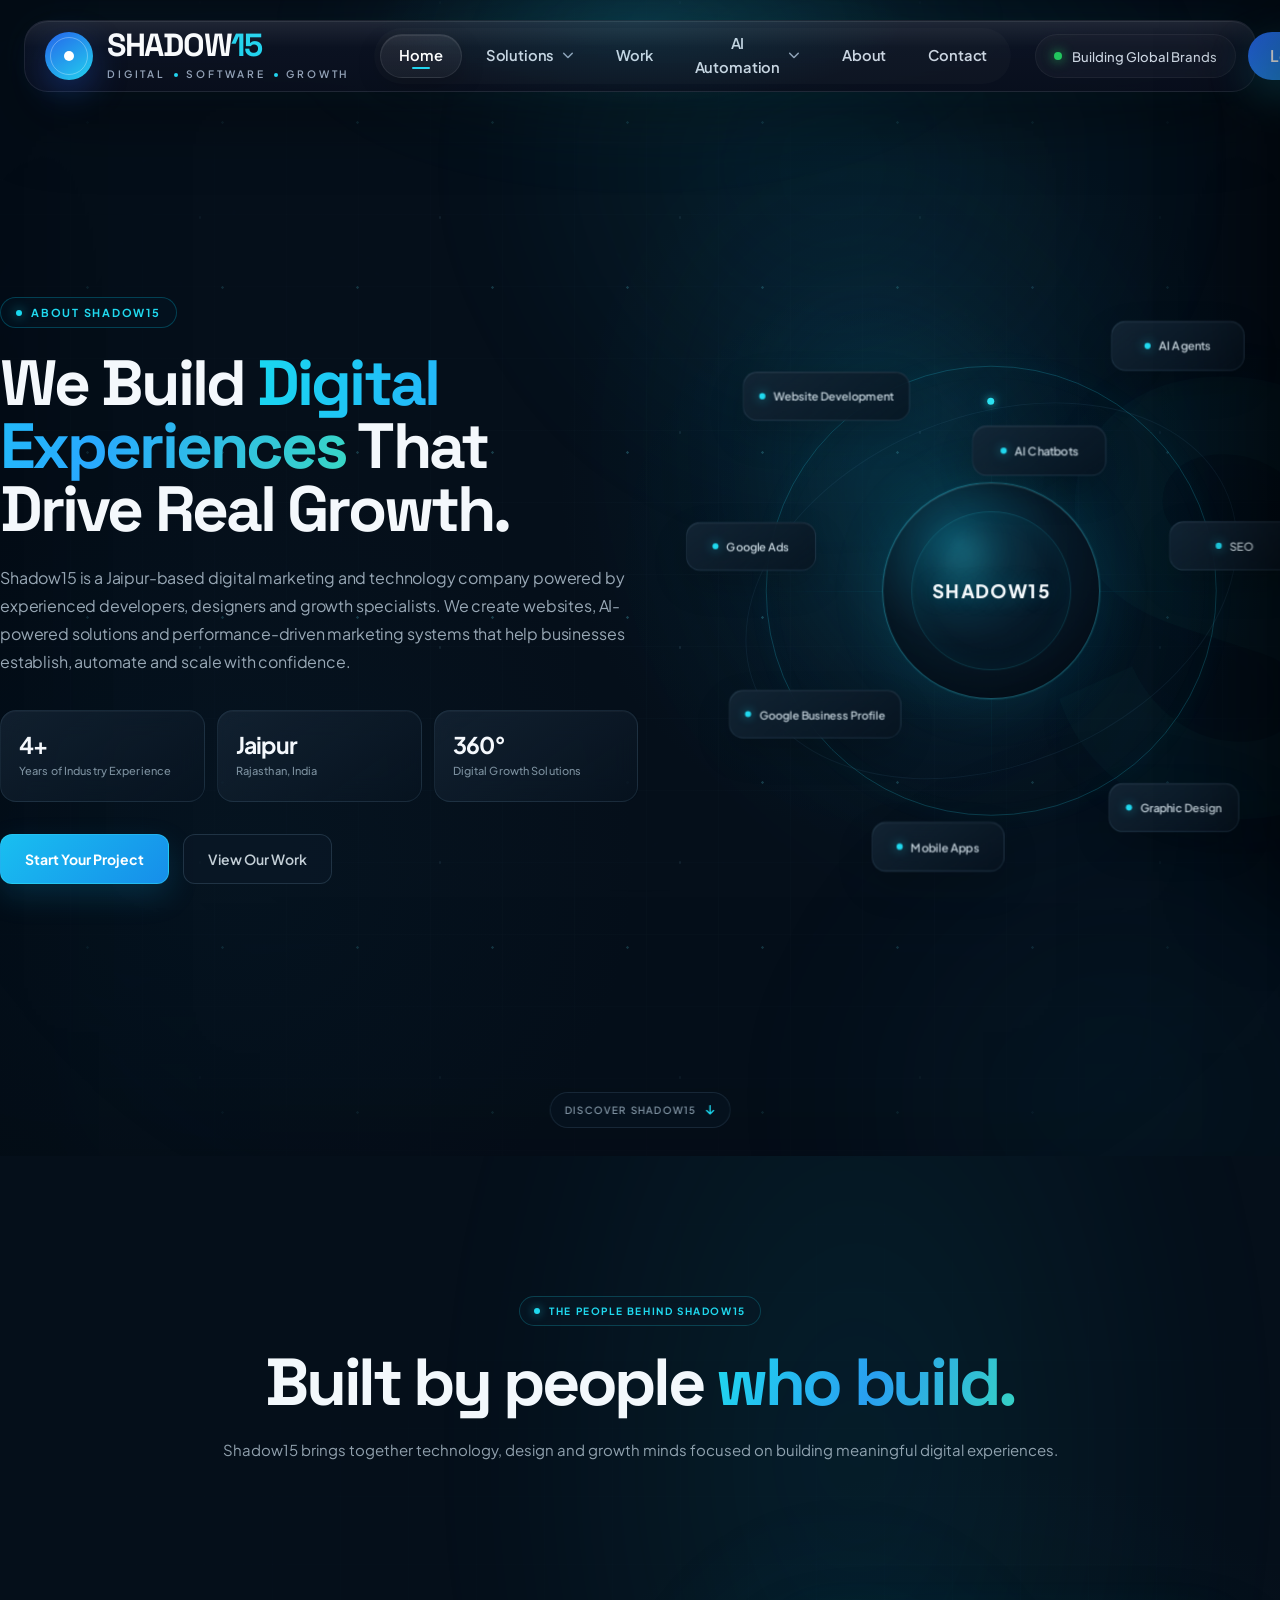
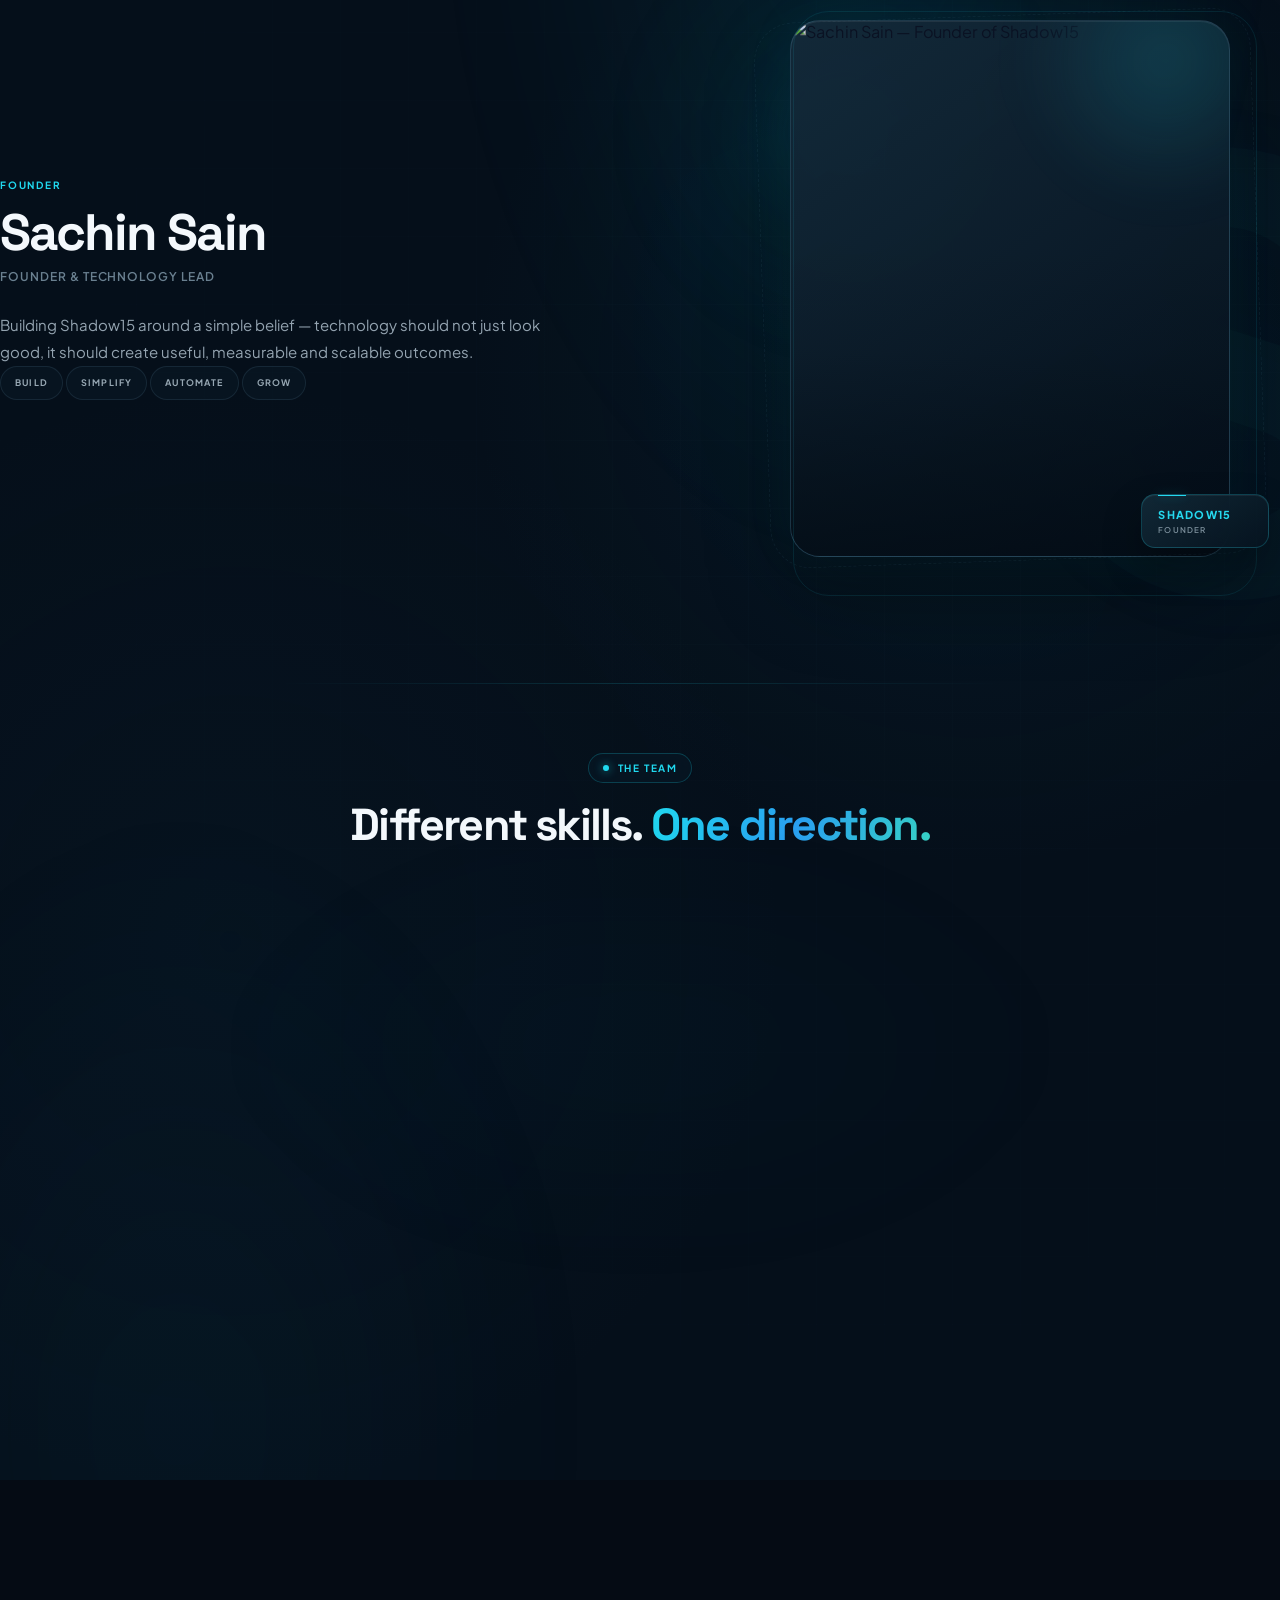
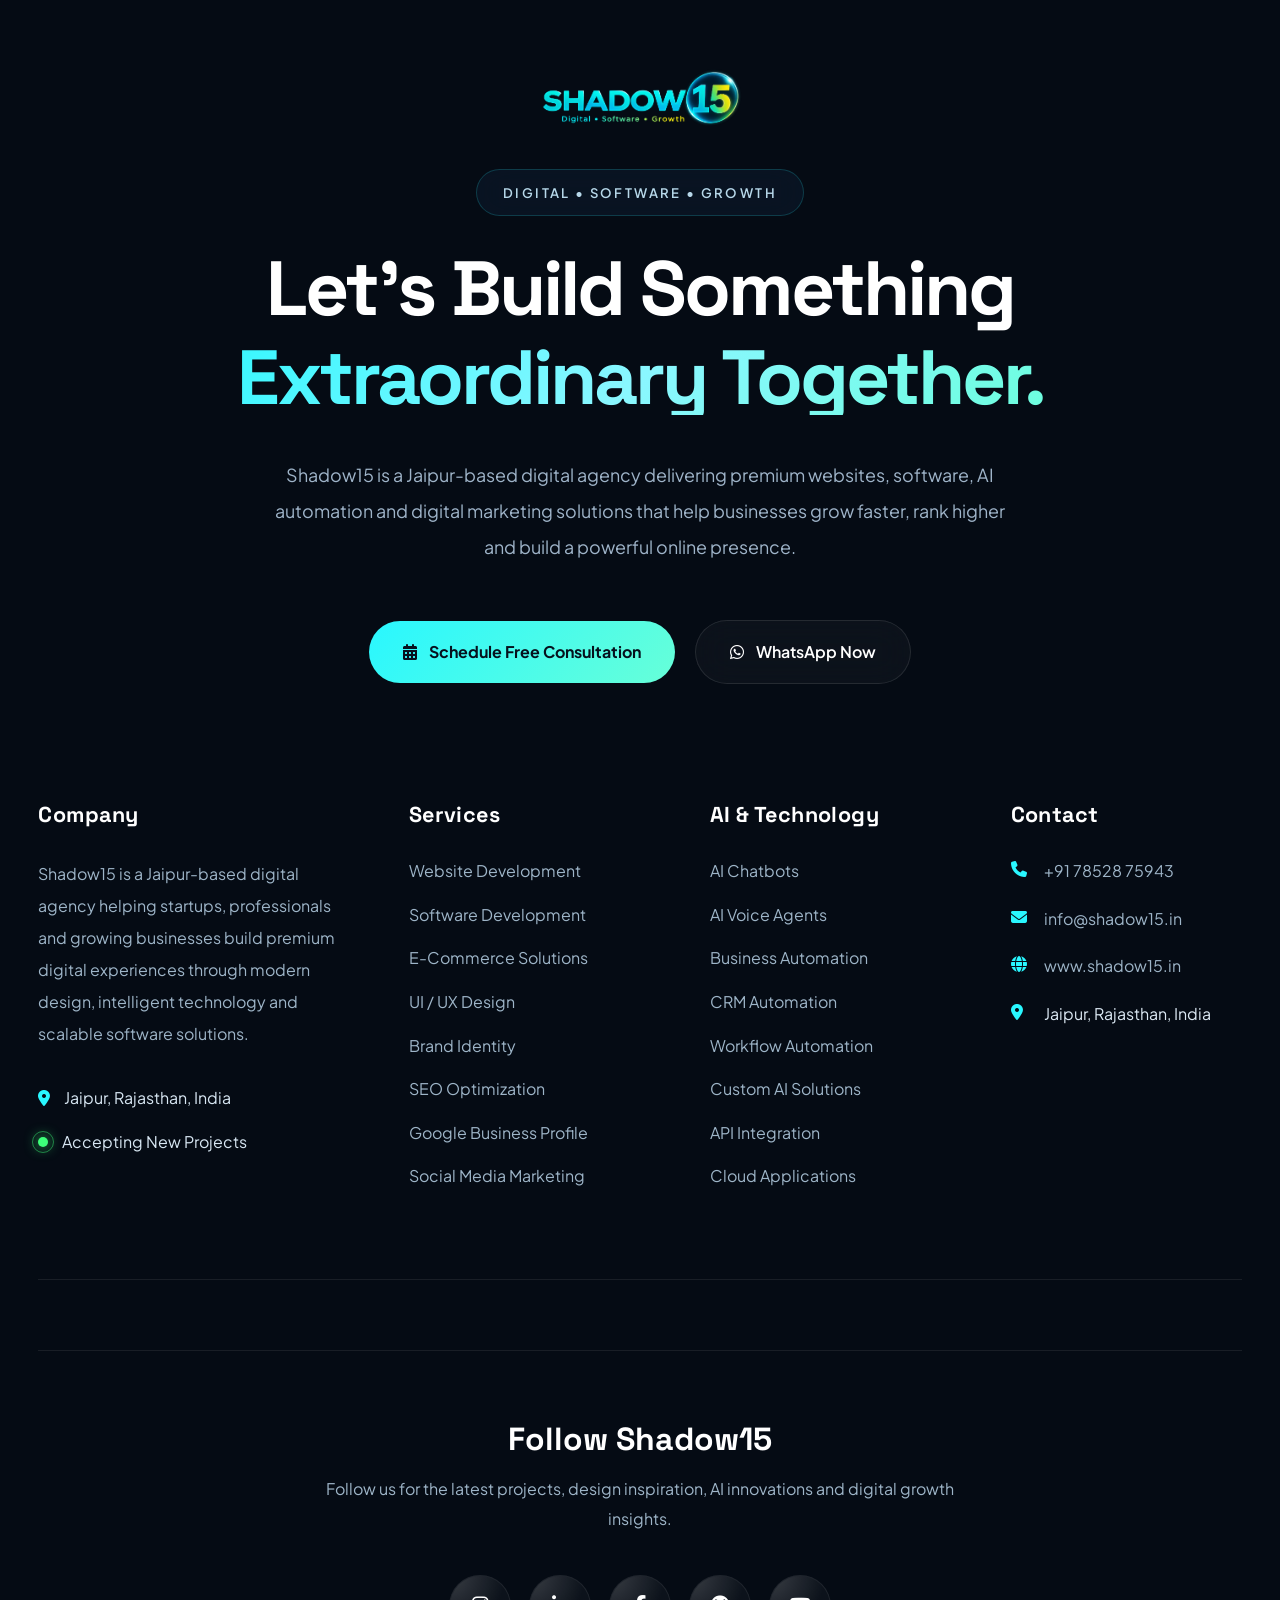
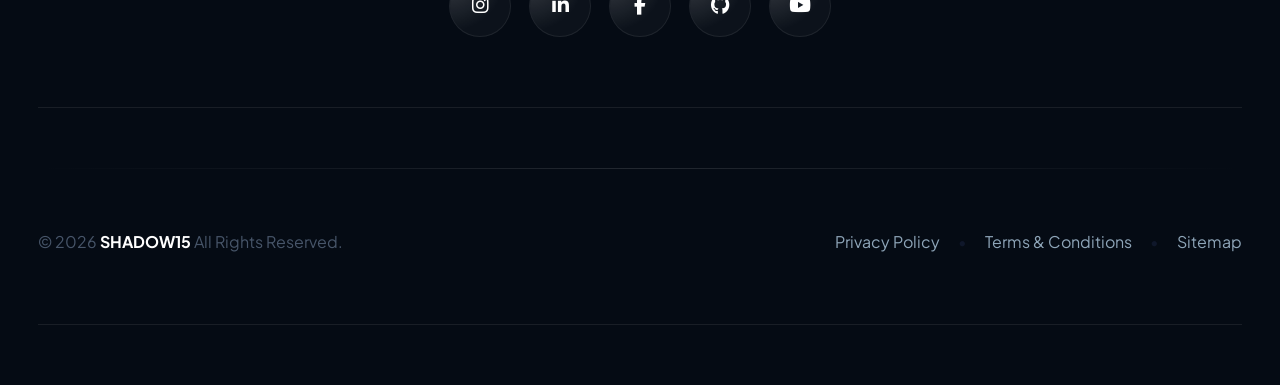
==== commit a80beb2b: "ALL LAYOUT" ====
--- a/about.html
+++ b/about.html
@@ -307,7 +307,7 @@
                             Solutions
 
                         </span>
-                        
+
                         <i class="fa-solid fa-chevron-down"></i>
 
                     </button>
@@ -769,7 +769,7 @@
 
                                 </h4>
 
-                                <a href="#"
+                                <a href="ai-automation.html#ai-chatbots"
                                    class="s15x-service-card">
 
                                     <div class="s15x-service-icon">
@@ -796,7 +796,7 @@
 
                                 </a>
 
-                                <a href="#"
+                                <a href="ai-automation.html#whatsapp-automation"
                                    class="s15x-service-card">
 
                                     <div class="s15x-service-icon">
@@ -823,7 +823,8 @@
 
                                 </a>
 
-                                <a href="#"
+                                <a href="ai-automation.html#ai-voice-agents
+"
                                    class="s15x-service-card">
 
                                     <div class="s15x-service-icon">
@@ -850,7 +851,8 @@
 
                                 </a>
 
-                                <a href="#"
+                                <a href="ai-automation.html#workflow-automation
+"
                                    class="s15x-service-card">
 
                                     <div class="s15x-service-icon">
@@ -877,7 +879,8 @@
 
                                 </a>
 
-                                <a href="#"
+                                <a href="ai-automation.html#appointment-automation
+"
                                    class="s15x-service-card">
 
                                     <div class="s15x-service-icon">
@@ -918,7 +921,8 @@
 
                                 </h4>
 
-                                <a href="#"
+                                <a href="ai-automation.html#crm-automation
+"
                                    class="s15x-service-card">
 
                                     <div class="s15x-service-icon">
@@ -945,7 +949,8 @@
 
                                 </a>
 
-                                <a href="#"
+                                <a href="ai-automation.html#ai-integration
+"
                                    class="s15x-service-card">
 
                                     <div class="s15x-service-icon">
@@ -972,7 +977,7 @@
 
                                 </a>
 
-                                <a href="#"
+                                <a href="ai-automation.html#custom-ai"
                                    class="s15x-service-card">
 
                                     <div class="s15x-service-icon">
@@ -1259,21 +1264,21 @@
 
                 <div class="s15x-mobile-panel">
 
-                    <a href="#">AI Chatbots</a>
-
-                    <a href="#">WhatsApp Automation</a>
-
-                    <a href="#">AI Voice Agents</a>
-
-                    <a href="#">Workflow Automation</a>
-
-                    <a href="#">Appointment Automation</a>
-
-                    <a href="#">CRM Automation</a>
-
-                    <a href="#">AI Integration</a>
-
-                    <a href="#">Custom AI Solutions</a>
+                    <a href="ai-automation.html#ai-chatbots">AI Chatbots</a>
+
+                    <a href="ai-automation.html#whatsapp-automation">WhatsApp Automation</a>
+
+                    <a href="ai-automation.html#ai-voice-agents">AI Voice Agents</a>
+
+                    <a href="ai-automation.html#workflow-automation">Workflow Automation</a>
+
+                    <a href="ai-automation.html#appointment-automation">Appointment Automation</a>
+
+                    <a href="ai-automation.html#crm-automation">CRM Automation</a>
+
+                    <a href="ai-automation.html#ai-integration">AI Integration</a>
+
+                    <a href="ai-automation.html#custom-ai">Custom AI Solutions</a>
 
                 </div>
 
@@ -1341,251 +1346,512 @@
     </div>
 
 </aside>
+    <!--==========================================
+                ABOUT HERO
+    ===========================================-->
+
+    <section class="s15-about-hero-section">
+
+        <!--======================================
+                    BACKGROUND
+        =======================================-->
+
+        <div class="s15-about-hero-background">
+
+            <div class="s15-about-hero-grid"></div>
+
+            <div class="s15-about-hero-aurora"></div>
+
+            <div class="s15-about-hero-noise"></div>
+
+            <div class="s15-about-hero-particles"></div>
+
+            <div class="s15-about-hero-monogram">
+
+                <span>S</span>
+
+            </div>
+
+        </div>
+
+        <!--======================================
+                    CONTAINER
+        =======================================-->
+
+        <div class="s15-container">
+
+            <div class="s15-about-hero-wrapper">
+
+                <!--==================================
+                        LEFT CONTENT
+                ===================================-->
+
+                <div class="s15-about-hero-content">
+
+                    <!-- Badge -->
+
+                    <div class="s15-about-hero-badge">
+
+                        <span class="s15-about-hero-badge-dot"></span>
+
+                        ABOUT SHADOW15
+
+                    </div>
+
+                    <!-- Heading -->
+
+                    <h1 class="s15-about-hero-title">
+
+                        We Build
+
+                        <span>Digital Experiences</span>
+
+                        That Drive Real Growth.
+
+                    </h1>
+
+                    <!-- Description -->
+
+                    <p class="s15-about-hero-description">
+
+                        Shadow15 is a Jaipur-based digital marketing and technology company powered by experienced developers, designers and growth specialists. We create websites, AI-powered solutions and performance-driven marketing systems that help businesses establish, automate and scale with confidence.
+
+                    </p>
+
+                    <!-- Highlights -->
+
+                    <div class="s15-about-hero-highlights">
+
+                        <div class="s15-about-hero-highlight-card">
+
+                            <strong>
+
+                                4+
+
+                            </strong>
+
+                            <span>
+
+                                Years of Industry Experience
+
+                            </span>
+
+                        </div>
+
+                        <div class="s15-about-hero-highlight-card">
+
+                            <strong>
+
+                                Jaipur
+
+                            </strong>
+
+                            <span>
+
+                                Rajasthan, India
+
+                            </span>
+
+                        </div>
+
+                        <div class="s15-about-hero-highlight-card">
+
+                            <strong>
+
+                                360°
+
+                            </strong>
+
+                            <span>
+
+                                Digital Growth Solutions
+
+                            </span>
+
+                        </div>
+
+                    </div>
+
+                    <!-- CTA -->
+
+                    <div class="s15-about-hero-actions">
+
+                        <a href="#contact"
+
+                            class="s15-about-hero-btn-primary">
+
+                            Start Your Project
+
+                        </a>
+
+                        <a href="work.html"
+
+                            class="s15-about-hero-btn-secondary">
+
+                            View Our Work
+
+                        </a>
+
+                    </div>
+
+                </div>
+
+                <!--==================================
+                        RIGHT VISUAL
+                ===================================-->
+
+                <div class="s15-about-hero-visual">
+
+                    <div class="s15-about-hero-core">
+
+                        <span>
+
+                            SHADOW15
+
+                        </span>
+
+                    </div>
+
+                    <div class="s15-about-hero-service-card hero-card-web">
+
+                        Website Development
+
+                    </div>
+
+                    <div class="s15-about-hero-service-card hero-card-ai">
+
+                        AI Agents
+
+                    </div>
+
+                    <div class="s15-about-hero-service-card hero-card-ads">
+
+                        Google Ads
+
+                    </div>
+
+                    <div class="s15-about-hero-service-card hero-card-seo">
+
+                        SEO
+
+                    </div>
+
+                    <div class="s15-about-hero-service-card hero-card-gbp">
+
+                        Google Business Profile
+
+                    </div>
+
+                    <div class="s15-about-hero-service-card hero-card-design">
+
+                        Graphic Design
+
+                    </div>
+
+                    <div class="s15-about-hero-service-card hero-card-app">
+
+                        Mobile Apps
+
+                    </div>
+
+                    <div class="s15-about-hero-service-card hero-card-chatbot">
+
+                        AI Chatbots
+
+                    </div>
+
+                    <div class="s15-about-hero-orbit"></div>
+
+                    <div class="s15-about-hero-network"></div>
+
+                </div>
+
+            </div>
+
+        </div>
+
+        <!--======================================
+                    SCROLL
+        =======================================-->
+
+        <a href="#about-company"
+
+            class="s15-about-hero-scroll">
+
+            <span>
+
+                Discover Shadow15
+
+            </span>
+
+            <i class="fa-solid fa-arrow-down"></i>
+
+        </a>
+
+    </section>
+
+
 <!--==========================================
-            ABOUT HERO
+        PEOPLE BEHIND SHADOW15
 ===========================================-->
 
-<section class="s15-about-hero-section">
+<section class="s15-founder-section" id="team">
 
     <!--======================================
                 BACKGROUND
     =======================================-->
 
-    <div class="s15-about-hero-background">
-
-        <div class="s15-about-hero-grid"></div>
-
-        <div class="s15-about-hero-aurora"></div>
-
-        <div class="s15-about-hero-noise"></div>
-
-        <div class="s15-about-hero-particles"></div>
-
-        <div class="s15-about-hero-monogram">
-
-            <span>S</span>
-
+    <div class="s15-founder-background">
+
+        <div class="s15-founder-grid"></div>
+
+        <div class="s15-founder-glow"></div>
+
+        <div class="s15-founder-monogram">
+            S
         </div>
 
     </div>
 
-    <!--======================================
-                CONTAINER
-    =======================================-->
 
     <div class="s15-container">
 
-        <div class="s15-about-hero-wrapper">
-
-            <!--==================================
-                    LEFT CONTENT
-            ===================================-->
-
-            <div class="s15-about-hero-content">
-
-                <!-- Badge -->
-
-                <div class="s15-about-hero-badge">
-
-                    <span class="s15-about-hero-badge-dot"></span>
-
-                    ABOUT SHADOW15
+        <!--==================================
+                SECTION INTRO
+        ===================================-->
+
+        <div class="s15-founder-heading">
+
+            <span class="s15-founder-eyebrow">
+                THE PEOPLE BEHIND SHADOW15
+            </span>
+
+            <h2 class="s15-founder-title">
+
+                Built by people
+                <span>who build.</span>
+
+            </h2>
+
+            <p class="s15-founder-description">
+
+                Shadow15 brings together technology,
+                design and growth minds focused on
+                building meaningful digital experiences.
+
+            </p>
+
+        </div>
+
+
+        <!--==================================
+                FOUNDER
+        ===================================-->
+
+        <div class="s15-founder-wrapper">
+
+            <div class="s15-founder-content">
+
+                <span class="s15-founder-label">
+                    FOUNDER
+                </span>
+
+                <h3 class="s15-founder-name">
+                    Sachin Sain
+                </h3>
+
+                <span class="s15-founder-role">
+                    Founder & Technology Lead
+                </span>
+
+                <p class="s15-founder-bio">
+
+                    Building Shadow15 around a simple
+                    belief — technology should not just
+                    look good, it should create useful,
+                    measurable and scalable outcomes.
+
+                </p>
+
+                <div class="s15-founder-philosophy">
+
+                    <span>BUILD</span>
+
+                    <span>SIMPLIFY</span>
+
+                    <span>AUTOMATE</span>
+
+                    <span>GROW</span>
 
                 </div>
 
-                <!-- Heading -->
-
-                <h1 class="s15-about-hero-title">
-
-                    We Build
-
-                    <span>Digital Experiences</span>
-
-                    That Drive Real Growth.
-
-                </h1>
-
-                <!-- Description -->
-
-                <p class="s15-about-hero-description">
-
-                    Shadow15 is a Jaipur-based digital marketing and technology company powered by experienced developers, designers and growth specialists. We create websites, AI-powered solutions and performance-driven marketing systems that help businesses establish, automate and scale with confidence.
-
-                </p>
-
-                <!-- Highlights -->
-
-                <div class="s15-about-hero-highlights">
-
-                    <div class="s15-about-hero-highlight-card">
-
-                        <strong>
-
-                            4+
-
-                        </strong>
+            </div>
+
+
+            <div class="s15-founder-visual">
+
+                <div class="s15-founder-portrait">
+
+                    <img
+                        src="assets/images/team/founder.webp"
+                        alt="Sachin Sain — Founder of Shadow15"
+                    >
+
+                </div>
+
+                <div class="s15-founder-tag">
+
+                    <span>SHADOW15</span>
+
+                    <small>FOUNDER</small>
+
+                </div>
+
+            </div>
+
+        </div>
+
+
+        <!--==================================
+                    TEAM
+        ===================================-->
+
+        <div class="s15-team-block">
+
+            <div class="s15-team-heading">
+
+                <span class="s15-team-label">
+                    THE TEAM
+                </span>
+
+                <h3 class="s15-team-title">
+                    Different skills.
+                    <span>One direction.</span>
+                </h3>
+
+            </div>
+
+
+            <div class="s15-team-grid">
+
+                <!-- TEAM MEMBER -->
+
+                <article class="s15-team-card">
+
+                    <div class="s15-team-image">
+
+                        <img
+                            src="assets/images/team/team-01.webp"
+                            alt="Shadow15 team member"
+                        >
+
+                    </div>
+
+                    <div class="s15-team-info">
+
+                        <h4>
+                            ANJALI JANGID
+                        </h4>
 
                         <span>
-
-                            Years of Industry Experience
-
+                           WEB DevelopER
                         </span>
 
                     </div>
 
-                    <div class="s15-about-hero-highlight-card">
-
-                        <strong>
-
-                            Jaipur
-
-                        </strong>
+                </article>
+
+
+                <!-- TEAM MEMBER -->
+
+                <article class="s15-team-card">
+
+                    <div class="s15-team-image">
+
+                        <img
+                            src="assets/images/team/team-02.webp"
+                            alt="Shadow15 team member"
+                        >
+
+                    </div>
+
+                    <div class="s15-team-info">
+
+                        <h4>
+                            ABHISHEK KUMAWAT
+                        </h4>
 
                         <span>
-
-                            Rajasthan, India
-
+                            SELLS EXECUTIVE
                         </span>
 
                     </div>
 
-                    <div class="s15-about-hero-highlight-card">
-
-                        <strong>
-
-                            360°
-
-                        </strong>
+                </article>
+
+
+                <!-- TEAM MEMBER -->
+
+                <!-- <article class="s15-team-card">
+
+                    <div class="s15-team-image">
+
+                        <img
+                            src="assets/images/team/team-03.webp"
+                            alt="Shadow15 team member"
+                        >
+
+                    </div>
+
+                    <div class="s15-team-info">
+
+                        <h4>
+                            Team Member
+                        </h4>
 
                         <span>
-
-                            Digital Growth Solutions
-
+                            Growth
                         </span>
 
                     </div>
 
-                </div>
-
-                <!-- CTA -->
-
-                <div class="s15-about-hero-actions">
-
-                    <a href="#contact"
-
-                        class="s15-about-hero-btn-primary">
-
-                        Start Your Project
-
-                    </a>
-
-                    <a href="work.html"
-
-                        class="s15-about-hero-btn-secondary">
-
-                        View Our Work
-
-                    </a>
-
-                </div>
+                </article> -->
+
+
+                <!-- TEAM MEMBER -->
+
+                <!-- <article class="s15-team-card">
+
+                    <div class="s15-team-image">
+
+                        <img
+                            src="assets/images/team/team-04.webp"
+                            alt="Shadow15 team member"
+                        >
+
+                    </div>
+
+                    <div class="s15-team-info">
+
+                        <h4>
+                            Team Member
+                        </h4>
+
+                        <span>
+                            AI & Automation
+                        </span>
+
+                    </div>
+
+                </article> -->
 
             </div>
 
-            <!--==================================
-                    RIGHT VISUAL
-            ===================================-->
-
-            <div class="s15-about-hero-visual">
-
-                <div class="s15-about-hero-core">
-
-                    <span>
-
-                        SHADOW15
-
-                    </span>
-
-                </div>
-
-                <div class="s15-about-hero-service-card hero-card-web">
-
-                    Website Development
-
-                </div>
-
-                <div class="s15-about-hero-service-card hero-card-ai">
-
-                    AI Agents
-
-                </div>
-
-                <div class="s15-about-hero-service-card hero-card-ads">
-
-                    Google Ads
-
-                </div>
-
-                <div class="s15-about-hero-service-card hero-card-seo">
-
-                    SEO
-
-                </div>
-
-                <div class="s15-about-hero-service-card hero-card-gbp">
-
-                    Google Business Profile
-
-                </div>
-
-                <div class="s15-about-hero-service-card hero-card-design">
-
-                    Graphic Design
-
-                </div>
-
-                <div class="s15-about-hero-service-card hero-card-app">
-
-                    Mobile Apps
-
-                </div>
-
-                <div class="s15-about-hero-service-card hero-card-chatbot">
-
-                    AI Chatbots
-
-                </div>
-
-                <div class="s15-about-hero-orbit"></div>
-
-                <div class="s15-about-hero-network"></div>
-
-            </div>
-
         </div>
 
     </div>
 
-    <!--======================================
-                SCROLL
-    =======================================-->
-
-    <a href="#about-company"
-
-        class="s15-about-hero-scroll">
-
-        <span>
-
-            Discover Shadow15
-
-        </span>
-
-        <i class="fa-solid fa-arrow-down"></i>
-
-    </a>
-
 </section>
-
-
 
        <!--==========================================================
                     FOOTER START
@@ -1631,7 +1897,7 @@
 
                 <img
 
-                    src="assets/images/logo/logo-white.webp"
+                    src="image/logo.png"
 
                     alt="Shadow15 Logo"
 
@@ -1996,33 +2262,21 @@
 
                 </a>
 
+
+
                 <a
 
                     href="#"
 
                     class="footer-social-link"
 
-                    aria-label="Behance"
+                    aria-label="YouTube"
 
                 >
 
-                    <i class="fa-brands fa-behance"></i>
-
-                </a>
-
-                <a
-
-                    href="#"
-
-                    class="footer-social-link"
-
-                    aria-label="YouTube"
-
-                >
-
                     <i class="fa-brands fa-youtube"></i>
 
-                >
+                
 
                 </a>
 
@@ -2107,32 +2361,7 @@
 
 <script src="https://cdnjs.cloudflare.com/ajax/libs/gsap/3.13.0/ScrollTrigger.min.js"></script>
 
-<script src="js/solutions.js"></script>
-
-<script src="js/solutions-process/solutions-process.js"></script>
-
-<script src="js/solution-why.js"></script>
-
-<script src="js/solutions-projects.js"></script>
-
-<script src="js/solutions-cta.js"></script>
-
-<script src="css/Work page/hero section/hero.js"></script>
-
-<script src="css/Work page/projects/projects.js"></script>
-
-<script src="css/Work page/case study/case-study.js"></script>
-
-
-<script src="css/Work page/technology/technology.js"></script>
-
-
-<script src="css/ai-automation/hero/hero.js"></script>
-
-<script src="css/ai-automation/capabilities/capabilities.js"></script>
-
-
-<script src="css/ai-automation/automation-journey/journey.js"></script>
+<script src="js/main.js"></script>
 
 
 </body>
--- a/css/style.css
+++ b/css/style.css
@@ -647,6 +647,22 @@
 
 
 
+/*==========================================================
+                ABOUT US  FOUNDER
+==========================================================*/
+
+
+@import url("./About-us-page/Founder/01-layout.css");
+
+@import url("./About-us-page/Founder/animation.css");
+
+@import url("./About-us-page/Founder/background.css");
+
+@import url("./About-us-page/Founder/content.css");
+
+@import url("./About-us-page/Founder/responsive.css");
+
+@import url("./About-us-page/Founder/visual.css");
 
 
 
